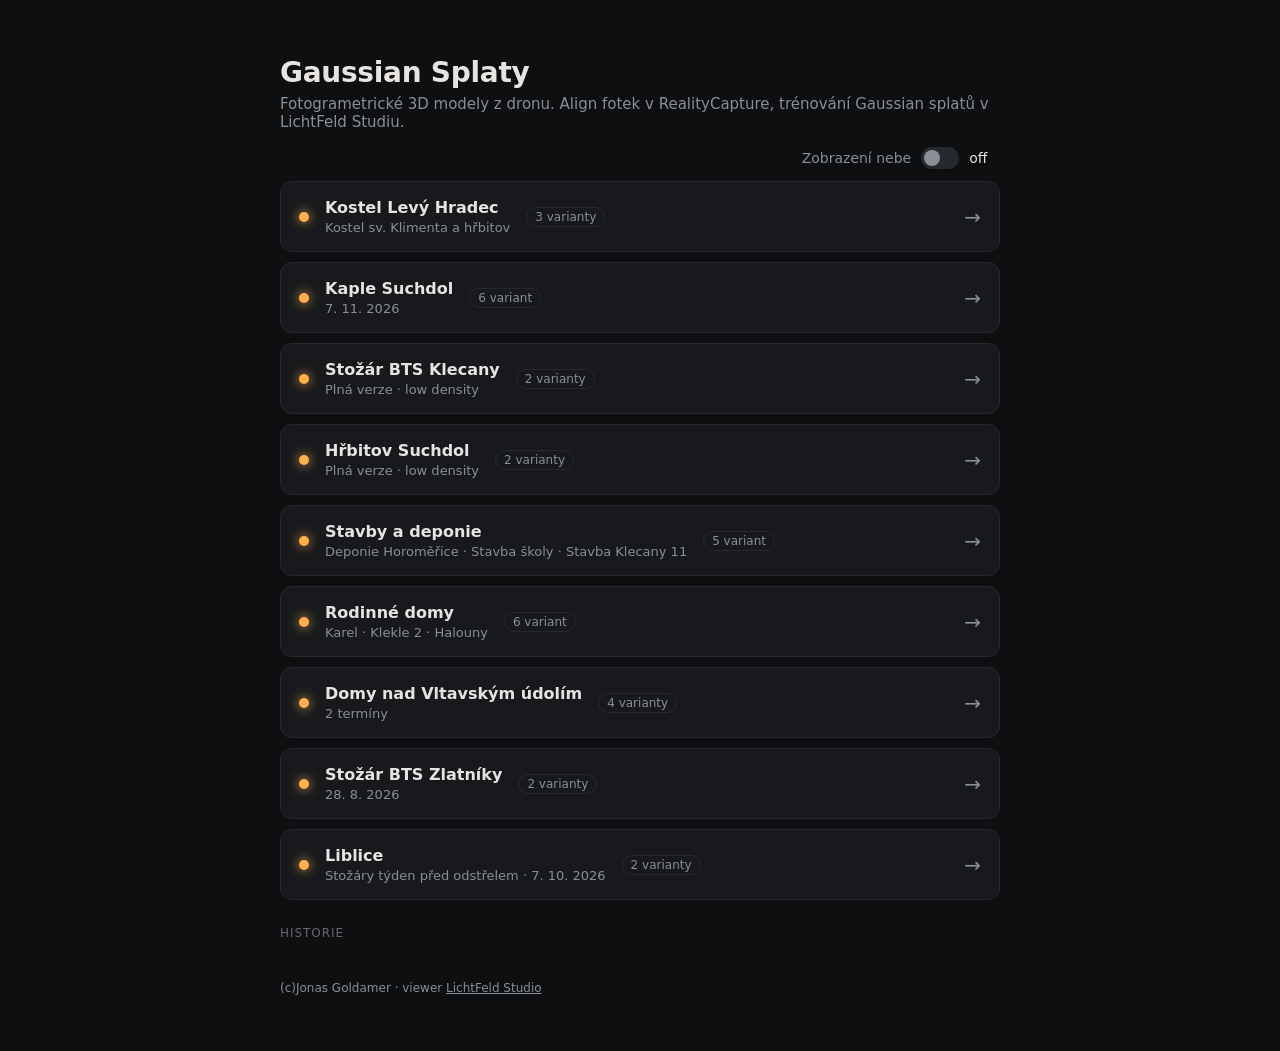
==== index.html @ 5d92cebb "Stavby a deponie: Stavba Klecany 11 4,1M SH1 Co-Authored-By: Claude Opus 5.5 <noreply@anthropic.com>" ====
<!DOCTYPE html>
<html lang="cs">
<head>
<meta charset="UTF-8">
<meta name="viewport" content="width=device-width, initial-scale=1.0">
<title>Gaussian Splatty – Jonas Goldamer</title>
<style>
  :root { --bg:#0e0f11; --card:#17191c; --line:#26292e; --text:#e6e3e0; --muted:#8a8f96; --accent:#ffaf50; }
  * { box-sizing:border-box; margin:0; padding:0; }
  body { background:var(--bg); color:var(--text); font-family:system-ui,-apple-system,"Segoe UI",sans-serif; min-height:100vh; padding:56px 16px; }
  main { max-width:720px; margin:0 auto; }
  h1 { font-size:28px; font-weight:650; letter-spacing:-.01em; }
  .sub { color:var(--muted); margin:6px 0 36px; font-size:15px; }
  ul { list-style:none; display:grid; gap:10px; }
  .item { display:flex; align-items:center; gap:16px; padding:16px 18px; background:var(--card); border:1px solid var(--line); border-radius:12px; color:inherit; text-decoration:none; cursor:pointer; transition:border-color .15s, transform .15s; }
  .item:hover { border-color:var(--accent); transform:translateY(-1px); }
  .dot { width:10px; height:10px; border-radius:50%; background:var(--accent); flex:none; box-shadow:0 0 12px var(--accent); }
  .name { font-weight:600; font-size:16px; }
  .meta { color:var(--muted); font-size:13px; margin-top:3px; }
  .go { margin-left:auto; color:var(--muted); font-size:20px; transition:transform .2s, color .15s; }
  .item:hover .go { color:var(--accent); }
  .count { color:var(--muted); font-size:12px; border:1px solid var(--line); border-radius:20px; padding:2px 8px; }

  /* skupina */
  details summary { list-style:none; }
  details summary::-webkit-details-marker { display:none; }
  details[open] > summary { border-color:var(--accent); border-bottom-left-radius:4px; border-bottom-right-radius:4px; }
  details[open] > summary .go { transform:rotate(90deg); color:var(--accent); }
  .sublist { margin:6px 0 0 22px; padding-left:14px; border-left:1px solid var(--line); gap:6px; }
  .sublist .item { padding:12px 16px; border-radius:10px; }
  .sublist .dot { width:7px; height:7px; box-shadow:none; opacity:.7; }
  .sublist .name { font-size:15px; font-weight:500; }
  /* položka + alternativní odkaz do nového vieweru (viewer2/, SuperSplat Viewer) */
  .pair { display:flex; gap:6px; align-items:stretch; }
  .pair > .item:first-child { flex:1; min-width:0; }
  .alt { flex:none; display:flex; align-items:center; justify-content:center; text-align:center; width:76px; padding:6px; font-size:11px; line-height:1.25; color:var(--muted); background:var(--card); border:1px solid var(--line); border-radius:10px; text-decoration:none; transition:border-color .15s, color .15s; }
  .alt:hover { border-color:var(--accent); color:var(--accent); }
  @media (max-width:520px) { .alt { width:58px; font-size:10px; } }

  footer { color:var(--muted); font-size:12px; margin-top:40px; }
  footer a { color:var(--muted); }

  /* prepinac nebe */
  .toolbar { display:flex; justify-content:flex-end; margin:-20px 0 12px; }
  .switch { display:inline-flex; align-items:center; gap:10px; cursor:pointer; color:var(--muted); font-size:14px; user-select:none; }
  .switch input { position:absolute; opacity:0; width:0; height:0; }
  .track { width:38px; height:22px; border-radius:11px; background:var(--line); position:relative; transition:background .15s; flex:none; }
  .track::after { content:''; position:absolute; top:3px; left:3px; width:16px; height:16px; border-radius:50%; background:var(--muted); transition:transform .15s, background .15s; }
  .switch input:checked + .track { background:rgba(255,175,80,.35); }
  .switch input:checked + .track::after { transform:translateX(16px); background:var(--accent); }
  .switch input:focus-visible + .track { outline:2px solid var(--accent); outline-offset:2px; }
  .switch .state { color:var(--text); min-width:2.2em; }

  /* historie */
  .hist { margin-top:22px; }
  .hist-toggle { background:none; border:0; padding:0; color:var(--muted); font:inherit; font-size:12px; letter-spacing:.08em; cursor:pointer; opacity:.7; }
  .hist-toggle:hover, .hist-toggle[aria-expanded="true"] { opacity:1; color:var(--text); }
  .hist-log { margin-top:12px; font-size:12px; color:var(--muted); border-top:1px solid var(--line); }
  .hist-row { display:grid; grid-template-columns:auto auto minmax(0,1fr) minmax(0,1.2fr) minmax(0,2fr); gap:4px 12px; padding:6px 0; border-bottom:1px solid var(--line); align-items:baseline; }
  .hist-row .when { font-variant-numeric:tabular-nums; white-space:nowrap; }
  .hist-row .act { white-space:nowrap; }
  .hist-row .act.add { color:var(--accent); }
  .hist-row .hname { color:var(--text); }
  .hist-row .file { overflow-wrap:anywhere; font-family:ui-monospace,Consolas,monospace; font-size:11px; }
  .hist-row.removed .hname, .hist-row.removed .file { text-decoration:line-through; opacity:.7; }
  @media (max-width:600px) {
    .hist-row { grid-template-columns:auto 1fr; }
    .hist-row .file { grid-column:1 / -1; }
  }
</style>
</head>
<body>
<main>
  <h1>Gaussian Splaty</h1>
  <p class="sub">Fotogrametrické 3D modely z dronu. Align fotek v RealityCapture, trénování Gaussian splatů v LichtFeld Studiu.</p>
  <div class="toolbar">
    <label class="switch">
      <span>Zobrazení nebe</span>
      <input type="checkbox" id="sky">
      <span class="track"></span>
      <span class="state" id="skyState">off</span>
    </label>
  </div>
  <ul id="list"></ul>
  <div class="hist">
    <button class="hist-toggle" id="histToggle" aria-expanded="false" aria-controls="histLog">HISTORIE</button>
    <div class="hist-log" id="histLog" hidden></div>
  </div>
  <footer>(c)Jonas Goldamer · viewer <a href="https://github.com/MrNeRF/LichtFeld-Studio" target="_blank" rel="noopener">LichtFeld Studio</a></footer>
</main>
<script>
  // Skupina: { name, meta, variants: [[nazev, popis, soubor.sog], ...] }
  // Skupina s 1 variantou = primy odkaz bez rozbaleni
  const groups = [
    { name: 'Kostel Levý Hradec', meta: 'Kostel sv. Klimenta a hřbitov', variants: [
      ['Kostel a hřbitov', '4,6M Gaussian · SH1 · 30k iter · 319 snímků', 'Kostel_Levy_Hradec_319cam_4,6M_SH1_30k-iter.sog'],
      ['Kostel',           '4,7M Gaussian · 30k iter',                   'Kostel_Levy_Hradec_4,7M_30k-iter_clean.sog'],
      ['Kostel – low density', '1,8M Gaussian · SH1 · 30k iter',           'Kostel_Levy_Hradec_LowDensity_1,8M_SH1_30k-iter.sog'],
    ]},
    { name: 'Kaple Suchdol', meta: '7. 11. 2026', variants: [
      ['Plná verze',          '4M Gaussian · SH2',    'Kaple_Suchdol-2026_11_07-GausSplat_4M_SH2_cz.sog'],
      ['Kaple – 3,9M',        '3,9M Gaussian · SH1 · 30k iter', 'Kaple_Suchdol_3,9M_SH1_30k-iter.sog'],
      ['Kaple – low density', '0,8M Gaussian · SH1 · 30k iter', 'Kaple_Suchdol_LowDensity_0,8M_SH1_30k-iter.sog'],
      ['v2 low density',         '1,9M Gaussian',        'Kaple_30k_1,9_Mgaus.sog'],
      ['v2 low density – crop',  '1,2M Gaussian',         'Kaple_30k_1,2M_gaus_CROP.sog'],
      ['v2 low – jen kaple',  '0,36M Gaussian',       'Kaple_30k_0,36Mgaus_JEN kaple.sog'],
    ]},
    { name: 'Stožár BTS Klecany', meta: 'Plná verze · low density', variants: [
      ['Stožár BTS Klecany', '4,4M Gaussian · SH1 · 30k iter', 'Klecany_Stozar_BTS_4,4M_SH1_30k-iter.sog'],
      ['Stožár BTS Klecany – low density', '0,9M Gaussian · SH1 · 30k iter', 'Klecany_Stozar_BTS_LowDensity_0,9M_SH1_30k-iter.sog'],
    ]},
    { name: 'Hřbitov Suchdol', meta: 'Plná verze · low density', variants: [
      ['Hřbitov Suchdol', '4,0M Gaussian · SH1 · 30k iter', 'Hrbitov_Suchdol_4,0M_SH1_30k-iter.sog'],
      ['Hřbitov Suchdol – low density', '0,8M Gaussian · SH1 · 30k iter', 'Hrbitov_Suchdol_LowDensity_0,8M_SH1_30k-iter.sog'],
    ]},
    { name: 'Stavby a deponie', meta: 'Deponie Horoměřice · Stavba školy · Stavba Klecany 11', collapse: true, variants: [
      ['Deponie Horoměřice', '4,5M Gaussian · SH1 · 30k iter', 'Hromady_Horomerice_4,5M_SH1_30k-iter.sog'],
      ['Deponie Horoměřice – low density', '0,9M Gaussian · SH1 · 30k iter', 'Hromady_Horomerice_LowDensity_0,9M_SH1_30k-iter.sog'],
      ['Stavba školy', '4,0M Gaussian · SH1 · 30k iter', 'Stavba_Skola_4,0M_SH1_30k-iter.sog'],
      ['Stavba školy – low density', '0,8M Gaussian · SH1 · 30k iter', 'Stavba_Skola_LowDensity_0,8M_SH1_30k-iter.sog'],
      ['Stavba Klecany 11', '4,1M Gaussian · SH1 · 30k iter', 'Stavba_Klecany11_4,1M_SH1_30k-iter.sog'],
    ]},
    { name: 'Rodinné domy', meta: 'Karel · Klekle 2 · Halouny', variants: [
      ['Karel',    '4,4M Gaussian · SH1 · 30k iter',           'Karel_Dum_4,4M_SH1_30k-iter.sog'],
      ['Karel – low density', '0,9M Gaussian · SH1 · 30k iter', 'Karel_Dum_LowDensity_0,9M_SH1_30k-iter.sog'],
      ['Klekle 2', '4,3M Gaussian · SH1 · 30k iter',           'Klekle2_4,3M_SH1_30k-iter.sog'],
      ['Klekle 2 – low density', '1,8M Gaussian · SH1 · 30k iter', 'Klekle2_LowDensity_1,8M_SH1_30k-iter.sog'],
      ['Halouny',  '4,5M Gaussian · SH1 · 30k iter',           'Halouny_Dum_4,5M_SH1_30k-iter.sog'],
      ['Halouny – low density', '0,9M Gaussian · SH1 · 30k iter', 'Halouny_Dum_LowDensity_0,9M_SH1_30k-iter.sog'],
    ]},
    { name: 'Domy nad Vltavským údolím', meta: '2 termíny', variants: [
      ['Listopad 2026 – high density', '7. 11. 2026 · 6M Gaussian',            'Domy_nad_Vltavskym_udolim_2026-11-07_6M_high_density.sog'],
      ['Listopad 2026',                '7. 11. 2026 · 4,5M Gaussian',          'Domy_nad_Vltavskym_udolim_2026-11-07_4-5M.sog'],
      ['Listopad 2026 – low density',  '7. 11. 2026 · 2M Gaussian · 90k iter', 'Domy_nad_Vltavskym_udolim_2026-11-07_2M_low_dendisty.sog'],
      ['Červenec 2026',                '21. 7. 2026 · 6,6M Gaussian',          'Domy_nad_Vltavskym_udolim_2026-07-21_6-6M.sog'],
    ]},
    { name: 'Stožár BTS Zlatníky', meta: '28. 8. 2026', variants: [
      ['Stožár BTS Zlatníky', '28. 8. 2026 · 3,5M Gaussian · SH1 · 30k iter', 'Stozar_BTS_Zlatniky_3,5M_SH1_30k-iter.sog'],
      ['Stožár BTS Zlatníky – low density', '0,8M Gaussian · SH1 · 30k iter', 'Stozar_BTS_Zlatniky_LowDensity_0,8M_SH1_30k-iter.sog'],
    ]},
    { name: 'Liblice', meta: 'Stožáry týden před odstřelem · 7. 10. 2026', variants: [
      ['Liblice – 3,3M',      '3,3M Gaussian · SH1 · 30k iter', 'Liblice_3,3M_SH1_30k-iter.sog'],
      ['Liblice – low density', '0,7M Gaussian · SH1 · 30k iter', 'Liblice_LowDensity_0,7M_SH1_30k-iter.sog'],
    ]},
  ];

  // Panorama oblohy pro pozadí vieweru; přepínač „Zobrazení nebe“ ji zapíná/vypíná (vypnuto = černé pozadí)
  const SKYBOX = 'nebe_4k.jpg';
  const skyInput = document.getElementById('sky');
  try { const s = localStorage.getItem('skybox'); if (s !== null) skyInput.checked = s === '1'; } catch (e) {}
  // title = název zobrazený v horní liště vieweru (viewer-topbar.js)
  const url = (f, t) => `splatviewer.html?content=${encodeURIComponent(f)}` +
    (t ? `&title=${encodeURIComponent(t)}` : '') +
    (skyInput.checked ? `&skybox=${encodeURIComponent(SKYBOX)}` : '');
  // nový viewer v podsložce viewer2/: cesty k souborům jsou o úroveň výš
  const url2 = (f, t) => `viewer2/?content=${encodeURIComponent('../' + f)}` +
    (t ? `&title=${encodeURIComponent(t)}` : '') +
    (skyInput.checked ? `&skybox=${encodeURIComponent('../' + SKYBOX)}` : '');
  const alt = (f, t) => `<a class="alt" data-v="2" data-f="${f}" data-t="${t}" title="Otevřít v novém vieweru (SuperSplat)">nový viewer</a>`;
  const attr = s => s.replace(/"/g, '&quot;');
  const row = (n, m, extra = '') =>
    `<span class="dot"></span><span><div class="name">${n}</div><div class="meta">${m}</div></span>${extra}<span class="go">→</span>`;

  const list = document.getElementById('list');
  list.innerHTML = groups.map(g => {
    if (g.variants.length === 1 && !g.collapse)
      return `<li class="pair"><a class="item" data-f="${g.variants[0][2]}" data-t="${attr(g.name)}">${row(g.name, g.meta)}</a>${alt(g.variants[0][2], attr(g.name))}</li>`;
    return `<li><details data-g="${attr(g.name)}">
      <summary class="item">${row(g.name, g.meta, `<span class="count">${g.variants.length} ${g.variants.length === 1 ? 'varianta' : g.variants.length < 5 ? 'varianty' : 'variant'}</span>`)}</summary>
      <ul class="sublist">${g.variants.map(([n, m, f]) =>
        `<li class="pair"><a class="item" data-f="${f}" data-t="${attr(g.name + ' – ' + n)}">${row(n, m)}</a>${alt(f, attr(g.name + ' – ' + n))}</li>`).join('')}</ul>
    </details></li>`;
  }).join('');

  // Rozbalené skupiny si pamatuje sessionStorage, aby zůstaly otevřené po návratu z vieweru
  let openGroups = [];
  try { openGroups = JSON.parse(sessionStorage.getItem('openGroups') || '[]'); } catch (e) {}
  list.querySelectorAll('details[data-g]').forEach(d => {
    if (openGroups.includes(d.dataset.g)) d.open = true;
    d.addEventListener('toggle', () => {
      const names = [...list.querySelectorAll('details[data-g]')].filter(x => x.open).map(x => x.dataset.g);
      try { sessionStorage.setItem('openGroups', JSON.stringify(names)); } catch (e) {}
    });
  });

  // Odkazy si pamatují soubor v data-f; přepínač jen přepíše href (rozbalené skupiny zůstanou otevřené)
  const refresh = () => {
    list.querySelectorAll('a[data-f]').forEach(a => a.href = (a.dataset.v === '2' ? url2 : url)(a.dataset.f, a.dataset.t));
    document.getElementById('skyState').textContent = skyInput.checked ? 'on' : 'off';
  };
  // Historie změn: history.json (nejnovější nahoře), načte se až po rozbalení
  const histToggle = document.getElementById('histToggle');
  const histLog = document.getElementById('histLog');
  const esc = s => String(s ?? '').replace(/[&<>"]/g, c => ({ '&':'&amp;', '<':'&lt;', '>':'&gt;', '"':'&quot;' }[c]));
  const fmtDate = d => { const [y, m, day] = d.split('-'); return `${+day}. ${+m}. ${y}`; };
  let histLoaded = false;
  histToggle.addEventListener('click', async () => {
    const open = histLog.hidden;
    histLog.hidden = !open;
    histToggle.setAttribute('aria-expanded', open);
    if (!open || histLoaded) return;
    try {
      const rows = await (await fetch('history.json', { cache: 'no-cache' })).json();
      histLog.innerHTML = rows.map(r => `<div class="hist-row${r.akce === 'odstraněno' ? ' removed' : ''}">
        <span class="when">${esc(fmtDate(r.datum))} ${esc(r.cas)}</span>
        <span class="act${r.akce === 'přidáno' ? ' add' : ''}">${esc(r.akce)}</span>
        <span class="cat">${esc(r.kategorie)}</span>
        <span class="hname">${esc(r.nazev)}</span>
        <span class="file">${esc(r.soubor)}</span>
      </div>`).join('');
      histLoaded = true;
    } catch (e) {
      histLog.textContent = 'Historii se nepodařilo načíst.';
    }
  });

  skyInput.addEventListener('change', () => {
    try { localStorage.setItem('skybox', skyInput.checked ? '1' : '0'); } catch (e) {}
    refresh();
  });
  refresh();
</script>
</body>
</html>
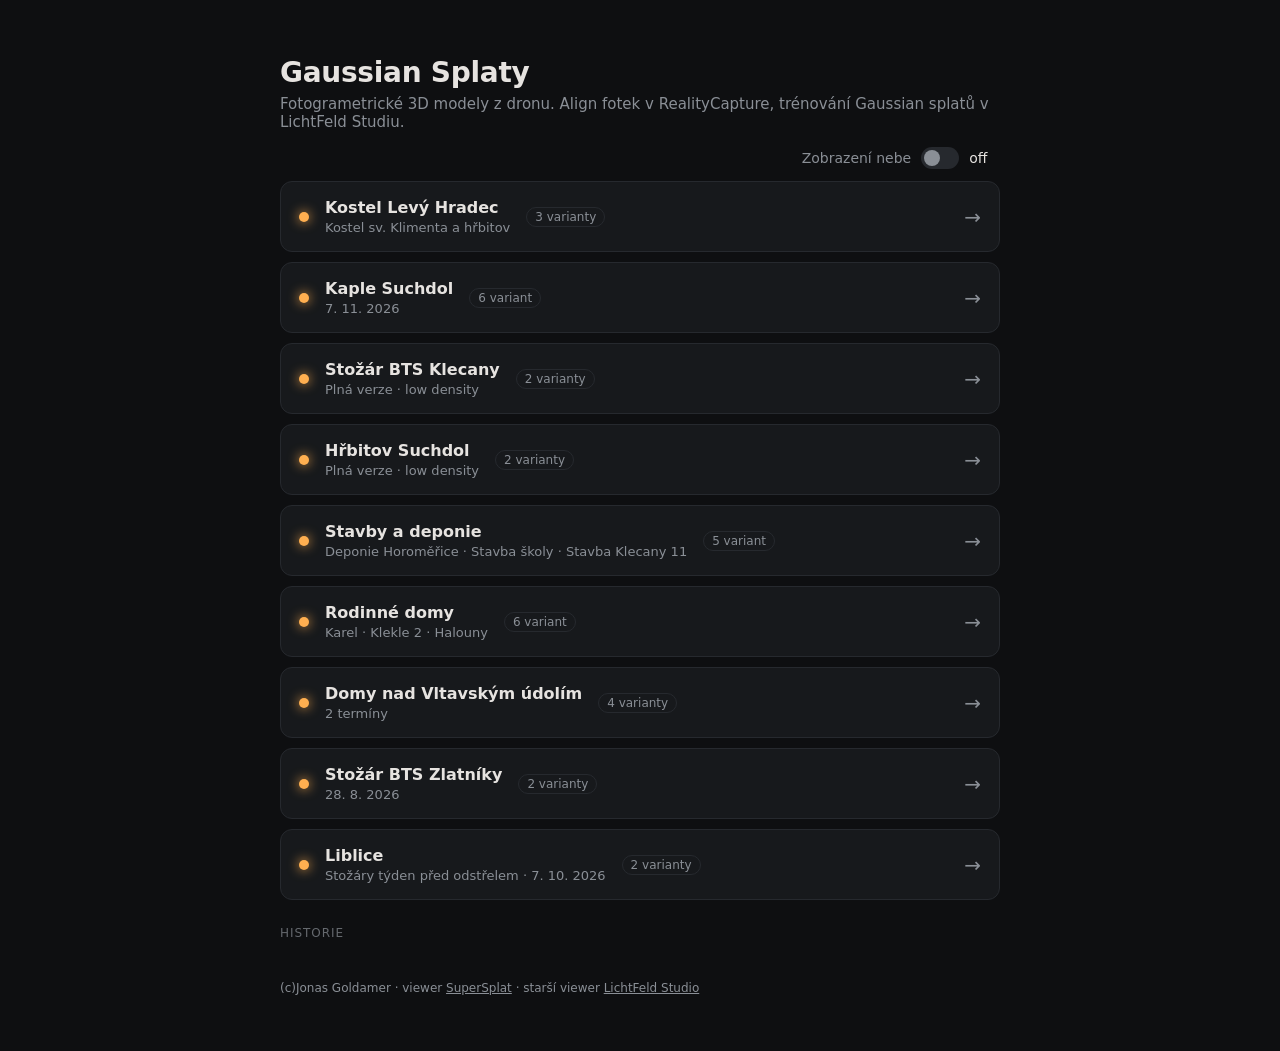
==== commit 507cea53: "Novy viewer jako vychozi, starsi viewer na tlacitku; minpitch 15 pro vse, 55 pro nadirove modely Co-" ====
--- a/index.html
+++ b/index.html
@@ -30,7 +30,7 @@
   .sublist .item { padding:12px 16px; border-radius:10px; }
   .sublist .dot { width:7px; height:7px; box-shadow:none; opacity:.7; }
   .sublist .name { font-size:15px; font-weight:500; }
-  /* položka + alternativní odkaz do nového vieweru (viewer2/, SuperSplat Viewer) */
+  /* položka (nový viewer, viewer2/ SuperSplat) + tlačítko do staršího vieweru (LichtFeld) */
   .pair { display:flex; gap:6px; align-items:stretch; }
   .pair > .item:first-child { flex:1; min-width:0; }
   .alt { flex:none; display:flex; align-items:center; justify-content:center; text-align:center; width:76px; padding:6px; font-size:11px; line-height:1.25; color:var(--muted); background:var(--card); border:1px solid var(--line); border-radius:10px; text-decoration:none; transition:border-color .15s, color .15s; }
@@ -86,7 +86,7 @@
     <button class="hist-toggle" id="histToggle" aria-expanded="false" aria-controls="histLog">HISTORIE</button>
     <div class="hist-log" id="histLog" hidden></div>
   </div>
-  <footer>(c)Jonas Goldamer · viewer <a href="https://github.com/MrNeRF/LichtFeld-Studio" target="_blank" rel="noopener">LichtFeld Studio</a></footer>
+  <footer>(c)Jonas Goldamer · viewer <a href="https://github.com/playcanvas/supersplat-viewer" target="_blank" rel="noopener">SuperSplat</a> · starší viewer <a href="https://github.com/MrNeRF/LichtFeld-Studio" target="_blank" rel="noopener">LichtFeld Studio</a></footer>
 </main>
 <script>
   // Skupina: { name, meta, variants: [[nazev, popis, soubor.sog], ...] }
@@ -109,16 +109,16 @@
       ['Stožár BTS Klecany', '4,4M Gaussian · SH1 · 30k iter', 'Klecany_Stozar_BTS_4,4M_SH1_30k-iter.sog'],
       ['Stožár BTS Klecany – low density', '0,9M Gaussian · SH1 · 30k iter', 'Klecany_Stozar_BTS_LowDensity_0,9M_SH1_30k-iter.sog'],
     ]},
-    { name: 'Hřbitov Suchdol', meta: 'Plná verze · low density', variants: [
+    { name: 'Hřbitov Suchdol', meta: 'Plná verze · low density', nadir: true, variants: [
       ['Hřbitov Suchdol', '4,0M Gaussian · SH1 · 30k iter', 'Hrbitov_Suchdol_4,0M_SH1_30k-iter.sog'],
       ['Hřbitov Suchdol – low density', '0,8M Gaussian · SH1 · 30k iter', 'Hrbitov_Suchdol_LowDensity_0,8M_SH1_30k-iter.sog'],
     ]},
     { name: 'Stavby a deponie', meta: 'Deponie Horoměřice · Stavba školy · Stavba Klecany 11', collapse: true, variants: [
       ['Deponie Horoměřice', '4,5M Gaussian · SH1 · 30k iter', 'Hromady_Horomerice_4,5M_SH1_30k-iter.sog'],
       ['Deponie Horoměřice – low density', '0,9M Gaussian · SH1 · 30k iter', 'Hromady_Horomerice_LowDensity_0,9M_SH1_30k-iter.sog'],
-      ['Stavba školy', '4,0M Gaussian · SH1 · 30k iter', 'Stavba_Skola_4,0M_SH1_30k-iter.sog'],
-      ['Stavba školy – low density', '0,8M Gaussian · SH1 · 30k iter', 'Stavba_Skola_LowDensity_0,8M_SH1_30k-iter.sog'],
-      ['Stavba Klecany 11', '4,1M Gaussian · SH1 · 30k iter', 'Stavba_Klecany11_4,1M_SH1_30k-iter.sog'],
+      ['Stavba školy', '4,0M Gaussian · SH1 · 30k iter', 'Stavba_Skola_4,0M_SH1_30k-iter.sog', { nadir: true }],
+      ['Stavba školy – low density', '0,8M Gaussian · SH1 · 30k iter', 'Stavba_Skola_LowDensity_0,8M_SH1_30k-iter.sog', { nadir: true }],
+      ['Stavba Klecany 11', '4,1M Gaussian · SH1 · 30k iter', 'Stavba_Klecany11_4,1M_SH1_30k-iter.sog', { nadir: true }],
     ]},
     { name: 'Rodinné domy', meta: 'Karel · Klekle 2 · Halouny', variants: [
       ['Karel',    '4,4M Gaussian · SH1 · 30k iter',           'Karel_Dum_4,4M_SH1_30k-iter.sog'],
@@ -153,10 +153,16 @@
     (t ? `&title=${encodeURIComponent(t)}` : '') +
     (skyInput.checked ? `&skybox=${encodeURIComponent(SKYBOX)}` : '');
   // nový viewer v podsložce viewer2/: cesty k souborům jsou o úroveň výš
-  const url2 = (f, t) => `viewer2/?content=${encodeURIComponent('../' + f)}` +
-    (t ? `&title=${encodeURIComponent(t)}` : '') +
+  // minpitch: kamera v novém vieweru hledí vždy aspoň tolik stupňů dolů pod horizont.
+  // Všechny modely 15° (ať se nekouká odspodu); modely jen z nadirových fotek (nadir: true
+  // u skupiny nebo { nadir: true } jako 4. položka varianty) 55°.
+  const MINPITCH = 15, MINPITCH_NADIR = 55;
+  const mpOf = (g, opt) => ((opt && opt.nadir) || g.nadir) ? MINPITCH_NADIR : MINPITCH;
+  const url2 = (f, t, mp) => `viewer2/?content=${encodeURIComponent('../' + f)}` +
+    (t ? `&title=${encodeURIComponent(t)}` : '') + (mp ? `&minpitch=${mp}` : '') +
     (skyInput.checked ? `&skybox=${encodeURIComponent('../' + SKYBOX)}` : '');
-  const alt = (f, t) => `<a class="alt" data-v="2" data-f="${f}" data-t="${t}" title="Otevřít v novém vieweru (SuperSplat)">nový viewer</a>`;
+  // hlavní odkaz = nový viewer (SuperSplat), tlačítko vpravo = starší viewer (LichtFeld)
+  const alt = (f, t) => `<a class="alt" data-v="1" data-f="${f}" data-t="${t}" title="Otevřít ve starším vieweru (LichtFeld Studio)">starší viewer</a>`;
   const attr = s => s.replace(/"/g, '&quot;');
   const row = (n, m, extra = '') =>
     `<span class="dot"></span><span><div class="name">${n}</div><div class="meta">${m}</div></span>${extra}<span class="go">→</span>`;
@@ -164,11 +170,11 @@
   const list = document.getElementById('list');
   list.innerHTML = groups.map(g => {
     if (g.variants.length === 1 && !g.collapse)
-      return `<li class="pair"><a class="item" data-f="${g.variants[0][2]}" data-t="${attr(g.name)}">${row(g.name, g.meta)}</a>${alt(g.variants[0][2], attr(g.name))}</li>`;
+      return `<li class="pair"><a class="item" data-v="2" data-mp="${mpOf(g, g.variants[0][3])}" data-f="${g.variants[0][2]}" data-t="${attr(g.name)}">${row(g.name, g.meta)}</a>${alt(g.variants[0][2], attr(g.name))}</li>`;
     return `<li><details data-g="${attr(g.name)}">
       <summary class="item">${row(g.name, g.meta, `<span class="count">${g.variants.length} ${g.variants.length === 1 ? 'varianta' : g.variants.length < 5 ? 'varianty' : 'variant'}</span>`)}</summary>
-      <ul class="sublist">${g.variants.map(([n, m, f]) =>
-        `<li class="pair"><a class="item" data-f="${f}" data-t="${attr(g.name + ' – ' + n)}">${row(n, m)}</a>${alt(f, attr(g.name + ' – ' + n))}</li>`).join('')}</ul>
+      <ul class="sublist">${g.variants.map(([n, m, f, opt]) =>
+        `<li class="pair"><a class="item" data-v="2" data-mp="${mpOf(g, opt)}" data-f="${f}" data-t="${attr(g.name + ' – ' + n)}">${row(n, m)}</a>${alt(f, attr(g.name + ' – ' + n))}</li>`).join('')}</ul>
     </details></li>`;
   }).join('');
 
@@ -185,7 +191,7 @@
 
   // Odkazy si pamatují soubor v data-f; přepínač jen přepíše href (rozbalené skupiny zůstanou otevřené)
   const refresh = () => {
-    list.querySelectorAll('a[data-f]').forEach(a => a.href = (a.dataset.v === '2' ? url2 : url)(a.dataset.f, a.dataset.t));
+    list.querySelectorAll('a[data-f]').forEach(a => a.href = (a.dataset.v === '2' ? url2 : url)(a.dataset.f, a.dataset.t, a.dataset.mp));
     document.getElementById('skyState').textContent = skyInput.checked ? 'on' : 'off';
   };
   // Historie změn: history.json (nejnovější nahoře), načte se až po rozbalení
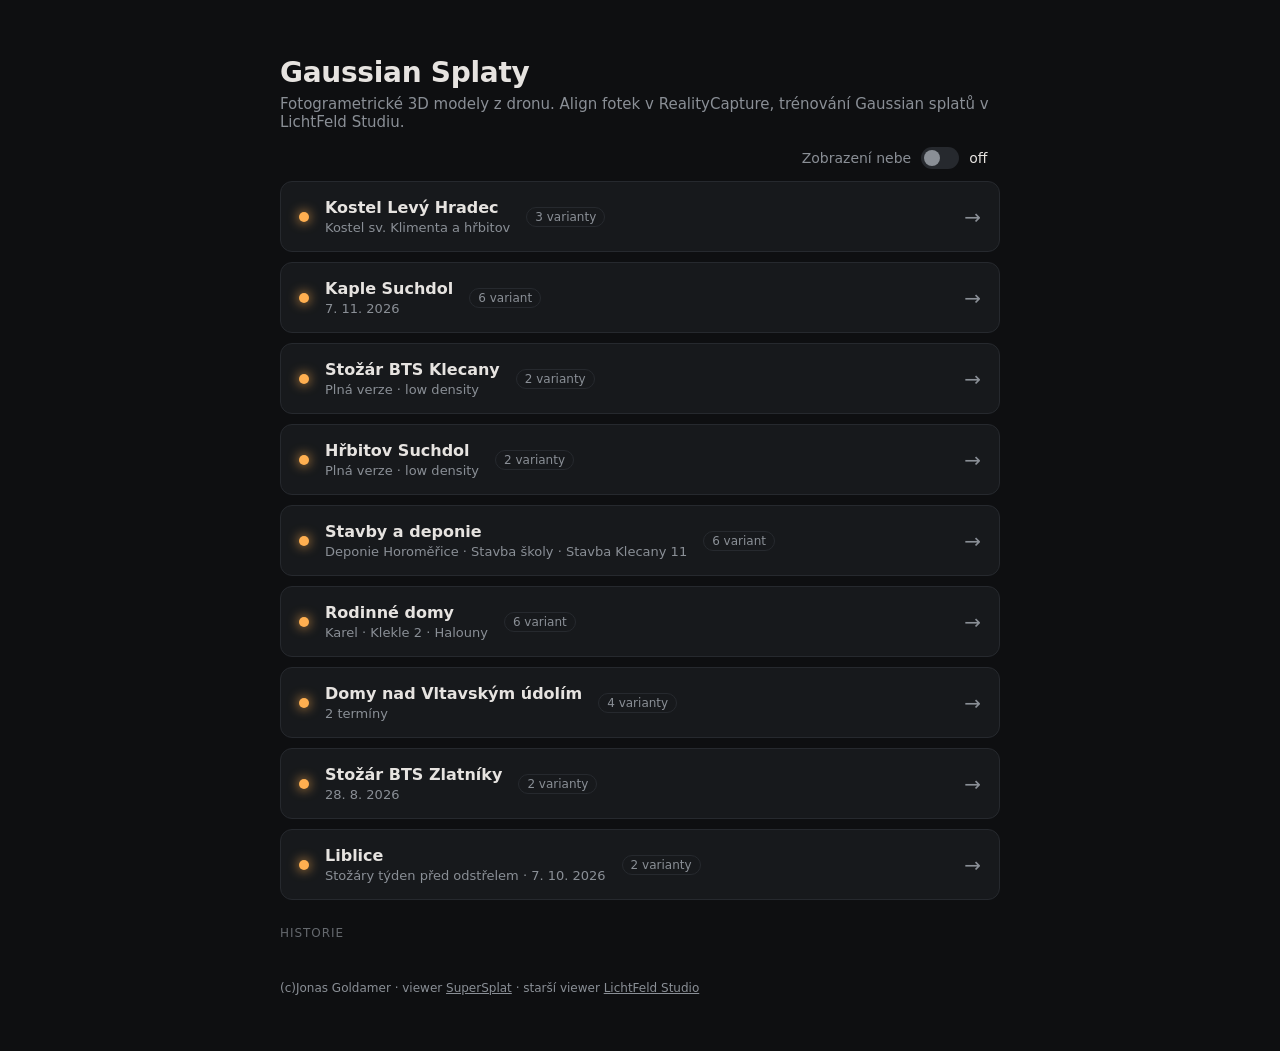
==== commit aa49805e: "Stavby a deponie: Stavba Klecany 11 low density 0,8M (nadir) Co-Authored-By: Claude Opus 5.5 <norepl" ====
--- a/index.html
+++ b/index.html
@@ -119,6 +119,7 @@
       ['Stavba školy', '4,0M Gaussian · SH1 · 30k iter', 'Stavba_Skola_4,0M_SH1_30k-iter.sog', { nadir: true }],
       ['Stavba školy – low density', '0,8M Gaussian · SH1 · 30k iter', 'Stavba_Skola_LowDensity_0,8M_SH1_30k-iter.sog', { nadir: true }],
       ['Stavba Klecany 11', '4,1M Gaussian · SH1 · 30k iter', 'Stavba_Klecany11_4,1M_SH1_30k-iter.sog', { nadir: true }],
+      ['Stavba Klecany 11 – low density', '0,8M Gaussian · SH1 · 30k iter', 'Stavba_Klecany11_LowDensity_0,8M_SH1_30k-iter.sog', { nadir: true }],
     ]},
     { name: 'Rodinné domy', meta: 'Karel · Klekle 2 · Halouny', variants: [
       ['Karel',    '4,4M Gaussian · SH1 · 30k iter',           'Karel_Dum_4,4M_SH1_30k-iter.sog'],
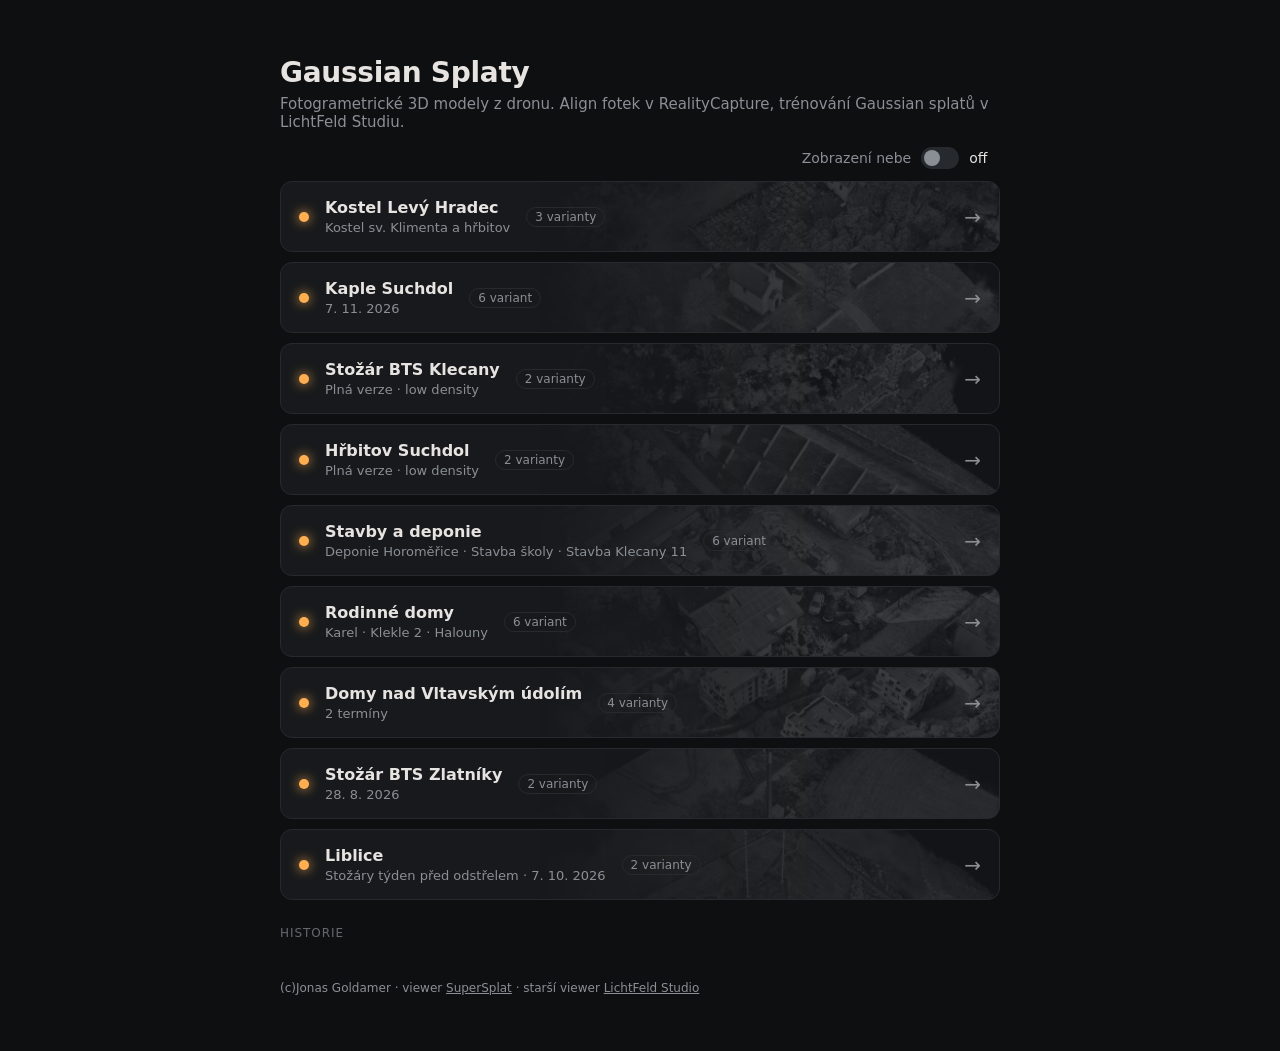
==== commit 0298b209: "Menu: nahledy modelu v pozadi radku (cb, pri najeti barevne), jemna animace rozbaleni, stitek NOVE, " ====
--- a/index.html
+++ b/index.html
@@ -20,22 +20,53 @@
   .go { margin-left:auto; color:var(--muted); font-size:20px; transition:transform .2s, color .15s; }
   .item:hover .go { color:var(--accent); }
   .count { color:var(--muted); font-size:12px; border:1px solid var(--line); border-radius:20px; padding:2px 8px; }
+  /* štítek „nové“ (přidáno/nahrazeno za posledních NEW_HOURS hodin podle history.json) */
+  .new[hidden] { display:none; }
+  .new { cursor:help; display:inline-block; margin-left:8px; padding:1px 7px; border-radius:20px; font-size:10px; font-weight:600; letter-spacing:.06em; text-transform:uppercase; vertical-align:2px; color:var(--bg); background:var(--accent); }
+  /* ikona nadirového modelu (hover = vysvětlení) */
+  .nadir { display:inline-flex; margin-left:6px; vertical-align:-2px; color:var(--muted); cursor:help; }
+  .nadir svg { width:15px; height:15px; }
+  .item:hover .nadir { color:var(--accent); }
+  /* velikost souboru (doplní se z hlavičky Content-Length) */
+  .size { white-space:nowrap; }
+  /* hlavička skupiny a položky s náhledem: tlumený náhled v pozadí, při najetí barevně */
+  summary.item, .item.hasbg { position:relative; overflow:hidden; }
+  summary.item > :not(.gbg), .item.hasbg > :not(.gbg) { position:relative; }
+  .gbg { position:absolute; inset:0 0 0 35%; background-size:cover; background-position:center; filter:grayscale(1); opacity:.16;
+    -webkit-mask-image:linear-gradient(to right, transparent, #000 60%); mask-image:linear-gradient(to right, transparent, #000 60%); transition:opacity .3s, filter .3s; pointer-events:none; }
+  summary.item:hover .gbg, .item.hasbg:hover .gbg { filter:none; opacity:.32; }
 
   /* skupina */
   details summary { list-style:none; }
   details summary::-webkit-details-marker { display:none; }
+  summary.item { transition:border-color .15s, transform .15s, border-bottom-left-radius .22s ease, border-bottom-right-radius .22s ease; }
   details[open] > summary { border-color:var(--accent); border-bottom-left-radius:4px; border-bottom-right-radius:4px; }
   details[open] > summary .go { transform:rotate(90deg); color:var(--accent); }
   .sublist { margin:6px 0 0 22px; padding-left:14px; border-left:1px solid var(--line); gap:6px; }
   .sublist .item { padding:12px 16px; border-radius:10px; }
   .sublist .dot { width:7px; height:7px; box-shadow:none; opacity:.7; }
   .sublist .name { font-size:15px; font-weight:500; }
+  /* jemná animace rozbalení: výška (Chrome/Edge 131+, jinde okamžitě) + varianty se zprůhledna posunou o pár px */
+  :root { interpolate-size:allow-keywords; }
+  details::details-content { block-size:0; overflow:clip; overflow-clip-margin:4px; transition:block-size .22s ease, content-visibility .22s allow-discrete; }
+  details[open]::details-content { block-size:auto; }
+  details[open] .sublist > li { animation:slideIn .22s ease both; }
+  details[open] .sublist > li:nth-child(2) { animation-delay:.03s; }
+  details[open] .sublist > li:nth-child(3) { animation-delay:.06s; }
+  details[open] .sublist > li:nth-child(4) { animation-delay:.09s; }
+  details[open] .sublist > li:nth-child(n+5) { animation-delay:.12s; }
+  @keyframes slideIn { from { opacity:0; transform:translateY(-4px); } }
+  .go { transition:transform .22s ease, color .15s; }
+  @media (prefers-reduced-motion: reduce) {
+    details::details-content { transition:none; }
+    details[open] .sublist > li { animation:none; }
+  }
   /* položka (nový viewer, viewer2/ SuperSplat) + tlačítko do staršího vieweru (LichtFeld) */
   .pair { display:flex; gap:6px; align-items:stretch; }
   .pair > .item:first-child { flex:1; min-width:0; }
-  .alt { flex:none; display:flex; align-items:center; justify-content:center; text-align:center; width:76px; padding:6px; font-size:11px; line-height:1.25; color:var(--muted); background:var(--card); border:1px solid var(--line); border-radius:10px; text-decoration:none; transition:border-color .15s, color .15s; }
+  .alt { flex:none; display:flex; align-items:center; justify-content:center; text-align:center; width:56px; padding:6px 4px; font-size:11px; line-height:1.25; color:var(--muted); background:var(--card); border:1px solid var(--line); border-radius:10px; text-decoration:none; transition:border-color .15s, color .15s; }
   .alt:hover { border-color:var(--accent); color:var(--accent); }
-  @media (max-width:520px) { .alt { width:58px; font-size:10px; } }
+  @media (max-width:520px) { .alt { width:48px; font-size:10px; } }
 
   footer { color:var(--muted); font-size:12px; margin-top:40px; }
   footer a { color:var(--muted); }
@@ -163,21 +194,62 @@
     (t ? `&title=${encodeURIComponent(t)}` : '') + (mp ? `&minpitch=${mp}` : '') +
     (skyInput.checked ? `&skybox=${encodeURIComponent('../' + SKYBOX)}` : '');
   // hlavní odkaz = nový viewer (SuperSplat), tlačítko vpravo = starší viewer (LichtFeld)
-  const alt = (f, t) => `<a class="alt" data-v="1" data-f="${f}" data-t="${t}" title="Otevřít ve starším vieweru (LichtFeld Studio)">starší viewer</a>`;
+  const VIEWER2_VERSION = '1.44.0'; // při přechodu na novou verzi vieweru přepsat
+  const NEW_TITLE = `Otevřít model v prohlížeči (SuperSplat Viewer ${VIEWER2_VERSION})`;
+  const alt = (f, t) => `<a class="alt" data-v="1" data-f="${f}" data-t="${t}" title="Otevřít model ve starším prohlížeči (LichtFeld Studio)">starší<br>viewer</a>`;
   const attr = s => s.replace(/"/g, '&quot;');
-  const row = (n, m, extra = '') =>
-    `<span class="dot"></span><span><div class="name">${n}</div><div class="meta">${m}</div></span>${extra}<span class="go">→</span>`;
+  // náhled modelu: thumbs/<soubor>.jpg (barevný 4:1, první snímek úvodní animace); chybějící obrázek se prostě nezobrazí
+  const thumbUrl = f => `thumbs/${encodeURIComponent(f.replace(/\.sog$/, '.jpg'))}`;
+  const isNadir = (g, opt) => !!((opt && opt.nadir) || g.nadir);
+  const NADIR_ICON = `<span class="nadir" title="Nadirový model: snímaný jen shora, proto kamera nejde sklopit níž než ${MINPITCH_NADIR}° pod horizont."><svg viewBox="0 0 16 16" fill="none" stroke="currentColor" stroke-width="1.4" stroke-linecap="round" stroke-linejoin="round"><path d="M8 1.5v6M5.5 5 8 7.5 10.5 5"/><path d="M2 11.5 8 9l6 2.5L8 14z"/></svg></span>`;
+  // f = soubor (náhled, velikost, „nové“), nadir = ikona
+  const gbg = f => f ? `<span class="gbg" style="background-image:url('${thumbUrl(f)}')"></span>` : '';
+  const row = (n, m, extra = '', f = '', nadir = false) =>
+    `${gbg(f)}<span class="dot"></span><span><div class="name">${n}${nadir ? NADIR_ICON : ''}${f ? `<span class="new" data-new="${f}" hidden>nové</span>` : ''}</div>` +
+    `<div class="meta">${m}${f ? `<span class="size" data-size="${f}"></span>` : ''}</div></span>${extra}<span class="go">→</span>`;
 
   const list = document.getElementById('list');
   list.innerHTML = groups.map(g => {
     if (g.variants.length === 1 && !g.collapse)
-      return `<li class="pair"><a class="item" data-v="2" data-mp="${mpOf(g, g.variants[0][3])}" data-f="${g.variants[0][2]}" data-t="${attr(g.name)}">${row(g.name, g.meta)}</a>${alt(g.variants[0][2], attr(g.name))}</li>`;
+      return `<li class="pair"><a class="item hasbg" data-v="2" data-mp="${mpOf(g, g.variants[0][3])}" title="${NEW_TITLE}" data-f="${g.variants[0][2]}" data-t="${attr(g.name)}">${row(g.name, g.meta, '', g.variants[0][2], isNadir(g, g.variants[0][3]))}</a>${alt(g.variants[0][2], attr(g.name))}</li>`;
+    const bgFile = g.variants[0][2];
+    const files = g.variants.map(v => v[2]).join('|');
     return `<li><details data-g="${attr(g.name)}">
-      <summary class="item">${row(g.name, g.meta, `<span class="count">${g.variants.length} ${g.variants.length === 1 ? 'varianta' : g.variants.length < 5 ? 'varianty' : 'variant'}</span>`)}</summary>
+      <summary class="item">${gbg(bgFile)}${row(g.name + `<span class="new" data-new-any="${attr(files)}" hidden>nové</span>`, g.meta, `<span class="count">${g.variants.length} ${g.variants.length === 1 ? 'varianta' : g.variants.length < 5 ? 'varianty' : 'variant'}</span>`)}</summary>
       <ul class="sublist">${g.variants.map(([n, m, f, opt]) =>
-        `<li class="pair"><a class="item" data-v="2" data-mp="${mpOf(g, opt)}" data-f="${f}" data-t="${attr(g.name + ' – ' + n)}">${row(n, m)}</a>${alt(f, attr(g.name + ' – ' + n))}</li>`).join('')}</ul>
+        `<li class="pair"><a class="item hasbg" data-v="2" data-mp="${mpOf(g, opt)}" title="${NEW_TITLE}" data-f="${f}" data-t="${attr(g.name + ' – ' + n)}">${row(n, m, '', f, isNadir(g, opt))}</a>${alt(f, attr(g.name + ' – ' + n))}</li>`).join('')}</ul>
     </details></li>`;
   }).join('');
+
+  // Velikost souborů: HEAD požadavek (Content-Length), u skupin až po rozbalení
+  const fmtSize = b => b >= 1e6 ? `${Math.round(b / 1e6)} MB` : `${Math.max(1, Math.round(b / 1e3))} kB`;
+  const loadSizes = root => root.querySelectorAll('.size[data-size]:empty').forEach(async el => {
+    try {
+      const len = +(await fetch(el.dataset.size, { method: 'HEAD' })).headers.get('Content-Length');
+      if (len) el.textContent = ` · ${fmtSize(len)}`;
+    } catch (e) {}
+  });
+  list.querySelectorAll(':scope > li.pair').forEach(loadSizes);
+  list.querySelectorAll('details[data-g]').forEach(d => {
+    if (d.open) loadSizes(d);
+    d.addEventListener('toggle', () => { if (d.open) loadSizes(d); });
+  });
+
+  // Štítek „nové“: soubory přidané/nahrazené za posledních NEW_HOURS hodin (history.json)
+  const NEW_HOURS = 24;
+  let historyRows = null;
+  const loadHistory = () => historyRows ??= fetch('history.json', { cache: 'no-cache' }).then(r => r.json());
+  loadHistory().then(rows => {
+    const since = Date.now() - NEW_HOURS * 36e5;
+    const fresh = new Set(rows.filter(r => (r.akce === 'přidáno' || r.akce === 'nahrazeno') &&
+      new Date(`${r.datum}T${r.cas || '00:00'}`).getTime() >= since).map(r => r.soubor));
+    const span = NEW_HOURS % 24 ? `${NEW_HOURS} hodin` : NEW_HOURS === 24 ? '24 hodin' : `${NEW_HOURS / 24} dní`;
+    list.querySelectorAll('.new').forEach(el => el.title = el.dataset.newAny
+      ? `Skupina obsahuje model nově nahraný nebo aktualizovaný během posledních ${span}`
+      : `Model nově nahraný nebo aktualizovaný během posledních ${span}`);
+    list.querySelectorAll('[data-new]').forEach(el => el.hidden = !fresh.has(el.dataset.new));
+    list.querySelectorAll('[data-new-any]').forEach(el => el.hidden = !el.dataset.newAny.split('|').some(f => fresh.has(f)));
+  }).catch(() => {});
 
   // Rozbalené skupiny si pamatuje sessionStorage, aby zůstaly otevřené po návratu z vieweru
   let openGroups = [];
@@ -207,7 +279,7 @@
     histToggle.setAttribute('aria-expanded', open);
     if (!open || histLoaded) return;
     try {
-      const rows = await (await fetch('history.json', { cache: 'no-cache' })).json();
+      const rows = await loadHistory();
       histLog.innerHTML = rows.map(r => `<div class="hist-row${r.akce === 'odstraněno' ? ' removed' : ''}">
         <span class="when">${esc(fmtDate(r.datum))} ${esc(r.cas)}</span>
         <span class="act${r.akce === 'přidáno' ? ' add' : ''}">${esc(r.akce)}</span>
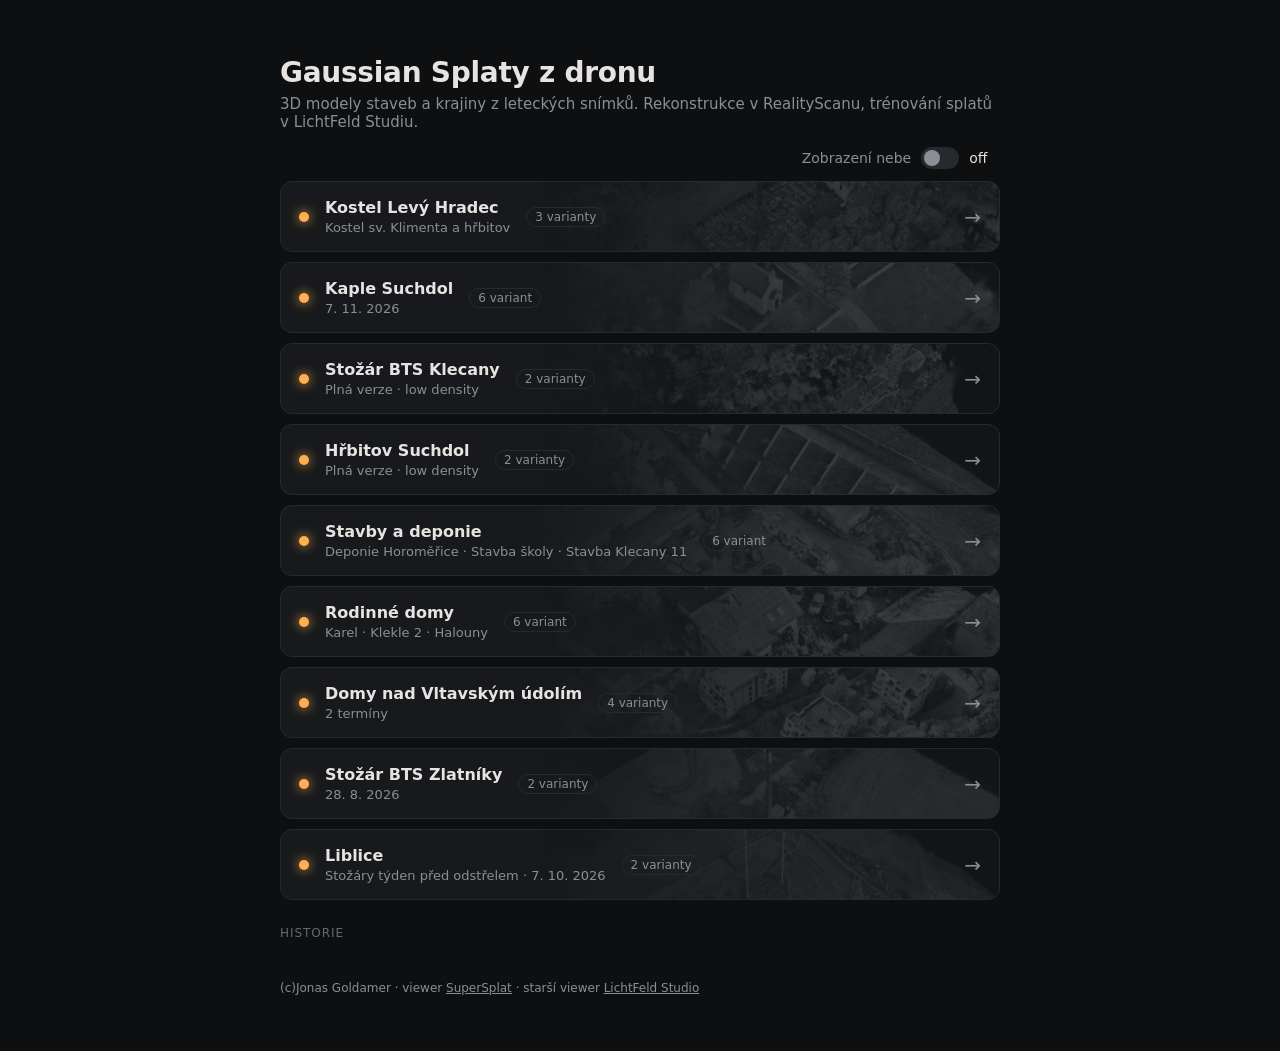
==== commit 818c5d17: "Index: novy nadpis a uvodni popis (RealityScan) Co-Authored-By: Claude Opus 5.5 <noreply@anthropic.c" ====
--- a/index.html
+++ b/index.html
@@ -102,8 +102,8 @@
 </head>
 <body>
 <main>
-  <h1>Gaussian Splaty</h1>
-  <p class="sub">Fotogrametrické 3D modely z dronu. Align fotek v RealityCapture, trénování Gaussian splatů v LichtFeld Studiu.</p>
+  <h1>Gaussian Splaty z dronu</h1>
+  <p class="sub">3D modely staveb a krajiny z leteckých snímků. Rekonstrukce v RealityScanu, trénování splatů v LichtFeld Studiu.</p>
   <div class="toolbar">
     <label class="switch">
       <span>Zobrazení nebe</span>
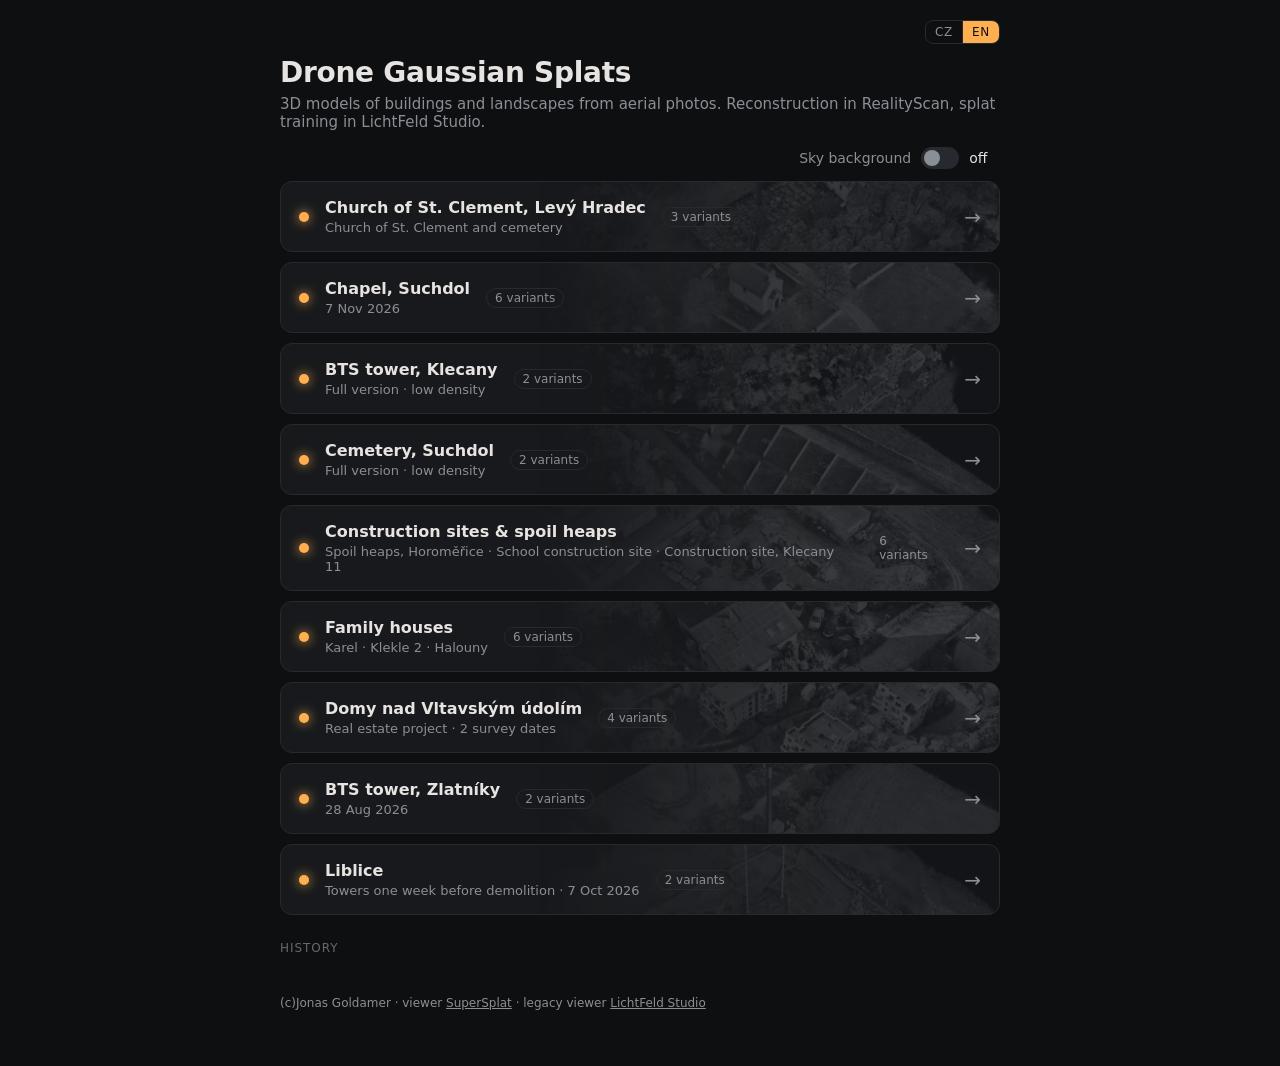
==== commit 9f91f4c2: "Web v cestine i anglictine: prepinac CZ|EN vpravo nahore, ?lang=, jazyk prohlizece; anglicke nazvy m" ====
--- a/index.html
+++ b/index.html
@@ -8,7 +8,7 @@
   :root { --bg:#0e0f11; --card:#17191c; --line:#26292e; --text:#e6e3e0; --muted:#8a8f96; --accent:#ffaf50; }
   * { box-sizing:border-box; margin:0; padding:0; }
   body { background:var(--bg); color:var(--text); font-family:system-ui,-apple-system,"Segoe UI",sans-serif; min-height:100vh; padding:56px 16px; }
-  main { max-width:720px; margin:0 auto; }
+  main { max-width:720px; margin:0 auto; position:relative; }
   h1 { font-size:28px; font-weight:650; letter-spacing:-.01em; }
   .sub { color:var(--muted); margin:6px 0 36px; font-size:15px; }
   ul { list-style:none; display:grid; gap:10px; }
@@ -72,7 +72,14 @@
   footer a { color:var(--muted); }
 
   /* prepinac nebe */
-  .toolbar { display:flex; justify-content:flex-end; margin:-20px 0 12px; }
+  .toolbar { display:flex; justify-content:flex-end; align-items:center; gap:18px; margin:-20px 0 12px; }
+  /* přepínač jazyka CZ | EN */
+  .lang { position:absolute; top:-36px; right:0; display:inline-flex; border:1px solid var(--line); border-radius:8px; overflow:hidden; }
+  .lang button { background:none; border:0; padding:4px 9px; font:inherit; font-size:12px; letter-spacing:.06em; color:var(--muted); cursor:pointer; transition:color .15s, background .15s; }
+  .lang button + button { border-left:1px solid var(--line); }
+  .lang button:hover { color:var(--text); }
+  .lang button[aria-pressed="true"] { color:var(--bg); background:var(--accent); }
+  .lang button:focus-visible { outline:2px solid var(--accent); outline-offset:-2px; }
   .switch { display:inline-flex; align-items:center; gap:10px; cursor:pointer; color:var(--muted); font-size:14px; user-select:none; }
   .switch input { position:absolute; opacity:0; width:0; height:0; }
   .track { width:38px; height:22px; border-radius:11px; background:var(--line); position:relative; transition:background .15s; flex:none; }
@@ -102,11 +109,12 @@
 </head>
 <body>
 <main>
-  <h1>Gaussian Splaty z dronu</h1>
-  <p class="sub">3D modely staveb a krajiny z leteckých snímků. Rekonstrukce v RealityScanu, trénování splatů v LichtFeld Studiu.</p>
+  <div class="lang" id="langSwitch" role="group"><button type="button" data-lang="cs">CZ</button><button type="button" data-lang="en">EN</button></div>
+  <h1 id="h1">Gaussian Splaty z dronu</h1>
+  <p class="sub" id="sub">3D modely staveb a krajiny z leteckých snímků. Rekonstrukce v RealityScanu, trénování splatů v LichtFeld Studiu.</p>
   <div class="toolbar">
     <label class="switch">
-      <span>Zobrazení nebe</span>
+      <span id="skyLabel">Zobrazení nebe</span>
       <input type="checkbox" id="sky">
       <span class="track"></span>
       <span class="state" id="skyState">off</span>
@@ -117,7 +125,7 @@
     <button class="hist-toggle" id="histToggle" aria-expanded="false" aria-controls="histLog">HISTORIE</button>
     <div class="hist-log" id="histLog" hidden></div>
   </div>
-  <footer>(c)Jonas Goldamer · viewer <a href="https://github.com/playcanvas/supersplat-viewer" target="_blank" rel="noopener">SuperSplat</a> · starší viewer <a href="https://github.com/MrNeRF/LichtFeld-Studio" target="_blank" rel="noopener">LichtFeld Studio</a></footer>
+  <footer id="footer">(c)Jonas Goldamer · viewer <a href="https://github.com/playcanvas/supersplat-viewer" target="_blank" rel="noopener">SuperSplat</a> · starší viewer <a href="https://github.com/MrNeRF/LichtFeld-Studio" target="_blank" rel="noopener">LichtFeld Studio</a></footer>
 </main>
 <script>
   // Skupina: { name, meta, variants: [[nazev, popis, soubor.sog], ...] }
@@ -176,13 +184,112 @@
     ]},
   ];
 
+  // ---------- Jazyk (CZ / EN) ----------
+  // Pořadí: ?lang= v adrese > ruční volba (localStorage 'lang') > jazyk prohlížeče (cs/sk = CZ, jinak EN)
+  const LANGS = ['cs', 'en'];
+  const pickLang = () => {
+    const p = new URLSearchParams(location.search).get('lang');
+    if (LANGS.includes(p)) return p;
+    try { const s = localStorage.getItem('lang'); if (LANGS.includes(s)) return s; } catch (e) {}
+    const nav = (navigator.languages && navigator.languages.length ? navigator.languages : [navigator.language || '']);
+    return nav.some(l => /^(cs|sk)\b/i.test(l)) ? 'cs' : 'en';
+  };
+  let lang = pickLang();
+
+  // Texty stránky
+  const T = {
+    cs: {
+      docTitle: 'Gaussian Splaty z dronu – Jonas Goldamer',
+      h1: 'Gaussian Splaty z dronu',
+      sub: '3D modely staveb a krajiny z leteckých snímků. Rekonstrukce v RealityScanu, trénování splatů v LichtFeld Studiu.',
+      sky: 'Zobrazení nebe',
+      langTitle: 'Jazyk / Language',
+      hist: 'HISTORIE',
+      histErr: 'Historii se nepodařilo načíst.',
+      footer: '(c)Jonas Goldamer · viewer {ss} · starší viewer {lf}',
+      openNew: v => `Otevřít model v prohlížeči (SuperSplat Viewer ${v})`,
+      openOld: 'Otevřít model ve starším prohlížeči (LichtFeld Studio)',
+      oldBtn: 'starší<br>viewer',
+      nadir: d => `Nadirový model: snímaný jen shora, proto kamera nejde sklopit níž než ${d}° pod horizont.`,
+      badge: 'nové',
+      newOne: span => `Model nově nahraný nebo aktualizovaný během posledních ${span}`,
+      newAny: span => `Skupina obsahuje model nově nahraný nebo aktualizovaný během posledních ${span}`,
+      hours: h => h % 24 ? `${h} hodin` : h === 24 ? '24 hodin' : `${h / 24} dní`,
+      count: n => `${n} ${n === 1 ? 'varianta' : n < 5 ? 'varianty' : 'variant'}`,
+      acts: { 'přidáno': 'přidáno', 'nahrazeno': 'nahrazeno', 'odstraněno': 'odstraněno' },
+      date: d => { const [y, m, day] = d.split('-'); return `${+day}. ${+m}. ${y}`; },
+    },
+    en: {
+      docTitle: 'Drone Gaussian Splats – Jonas Goldamer',
+      h1: 'Drone Gaussian Splats',
+      sub: '3D models of buildings and landscapes from aerial photos. Reconstruction in RealityScan, splat training in LichtFeld Studio.',
+      sky: 'Sky background',
+      langTitle: 'Jazyk / Language',
+      hist: 'HISTORY',
+      histErr: 'Could not load the history.',
+      footer: '(c)Jonas Goldamer · viewer {ss} · legacy viewer {lf}',
+      openNew: v => `Open the model in the viewer (SuperSplat Viewer ${v})`,
+      openOld: 'Open the model in the legacy viewer (LichtFeld Studio)',
+      oldBtn: 'legacy<br>viewer',
+      nadir: d => `Nadir model: captured from above only, so the camera cannot tilt lower than ${d}° below the horizon.`,
+      badge: 'new',
+      newOne: span => `Model added or updated in the last ${span}`,
+      newAny: span => `This group contains a model added or updated in the last ${span}`,
+      hours: h => h % 24 ? `${h} hours` : h === 24 ? '24 hours' : `${h / 24} days`,
+      count: n => `${n} ${n === 1 ? 'variant' : 'variants'}`,
+      acts: { 'přidáno': 'added', 'nahrazeno': 'replaced', 'odstraněno': 'removed' },
+      date: d => { const [y, m, day] = d.split('-'); return `${+day} ${MONTHS_EN[+m - 1]} ${y}`; },
+    },
+  };
+  const MONTHS_EN = ['Jan', 'Feb', 'Mar', 'Apr', 'May', 'Jun', 'Jul', 'Aug', 'Sep', 'Oct', 'Nov', 'Dec'];
+
+  // Anglické názvy: celé texty nebo jejich části oddělené „ – “ a „ · “ (český text = klíč).
+  // Co ve slovníku není, zůstane česky; čísla (4,6M), data (7. 11. 2026) a „snímků“ se převedou samy.
+  // Nová položka = doplnit sem anglický název (vlastní jména míst se nepřekládají).
+  const EN = {
+    // skupiny a jejich popisky
+    'Kostel Levý Hradec': 'Church of St. Clement, Levý Hradec',
+    'Kostel sv. Klimenta a hřbitov': 'Church of St. Clement and cemetery',
+    'Kaple Suchdol': 'Chapel, Suchdol',
+    'Stožár BTS Klecany': 'BTS tower, Klecany',
+    'Hřbitov Suchdol': 'Cemetery, Suchdol',
+    'Stavby a deponie': 'Construction sites & spoil heaps',
+    'Rodinné domy': 'Family houses',
+    'Domy nad Vltavským údolím': 'Domy nad Vltavským údolím',
+    '2 termíny': 'Real estate project · 2 survey dates',
+    'Stožár BTS Zlatníky': 'BTS tower, Zlatníky',
+    'Stožáry týden před odstřelem': 'Towers one week before demolition',
+    'Plná verze': 'Full version',
+    // varianty
+    'Kostel a hřbitov': 'Church and cemetery',
+    'Kostel': 'Church',
+    'Kaple': 'Chapel',
+    'jen kaple': 'chapel only',
+    'Deponie Horoměřice': 'Spoil heaps, Horoměřice',
+    'Stavba školy': 'School construction site',
+    'Stavba Klecany 11': 'Construction site, Klecany 11',
+    'Listopad 2026': 'November 2026',
+    'Červenec 2026': 'July 2026',
+  };
+  const enAuto = s => s
+    .replace(/\b(\d{1,2})\. ?(\d{1,2})\. ?(\d{4})\b/g, (_, d, m, y) => `${+d} ${MONTHS_EN[+m - 1]} ${y}`)
+    .replace(/(\d),(\d)/g, '$1.$2')
+    .replace(/(\d+) snímků/g, '$1 photos');
+  const tr = s => {
+    if (lang === 'cs' || s == null) return s;
+    if (EN[s] !== undefined) return EN[s];
+    return s.split(/( – | · )/).map((part, i) => i % 2 ? part : (EN[part] ?? enAuto(part))).join('');
+  };
+  const t = () => T[lang];
+
+  // ---------- Odkazy do viewerů ----------
   // Panorama oblohy pro pozadí vieweru; přepínač „Zobrazení nebe“ ji zapíná/vypíná (vypnuto = černé pozadí)
   const SKYBOX = 'nebe_4k.jpg';
   const skyInput = document.getElementById('sky');
   try { const s = localStorage.getItem('skybox'); if (s !== null) skyInput.checked = s === '1'; } catch (e) {}
-  // title = název zobrazený v horní liště vieweru (viewer-topbar.js)
-  const url = (f, t) => `splatviewer.html?content=${encodeURIComponent(f)}` +
-    (t ? `&title=${encodeURIComponent(t)}` : '') +
+  // title = název zobrazený v horní liště vieweru (viewer-topbar.js), lang = jazyk lišty a vieweru
+  const url = (f, ti) => `splatviewer.html?content=${encodeURIComponent(f)}` +
+    (ti ? `&title=${encodeURIComponent(ti)}` : '') + `&lang=${lang}` +
     (skyInput.checked ? `&skybox=${encodeURIComponent(SKYBOX)}` : '');
   // nový viewer v podsložce viewer2/: cesty k souborům jsou o úroveň výš
   // minpitch: kamera v novém vieweru hledí vždy aspoň tolik stupňů dolů pod horizont.
@@ -190,114 +297,143 @@
   // u skupiny nebo { nadir: true } jako 4. položka varianty) 55°.
   const MINPITCH = 15, MINPITCH_NADIR = 55;
   const mpOf = (g, opt) => ((opt && opt.nadir) || g.nadir) ? MINPITCH_NADIR : MINPITCH;
-  const url2 = (f, t, mp) => `viewer2/?content=${encodeURIComponent('../' + f)}` +
-    (t ? `&title=${encodeURIComponent(t)}` : '') + (mp ? `&minpitch=${mp}` : '') +
+  const url2 = (f, ti, mp) => `viewer2/?content=${encodeURIComponent('../' + f)}` +
+    (ti ? `&title=${encodeURIComponent(ti)}` : '') + (mp ? `&minpitch=${mp}` : '') + `&lang=${lang}` +
     (skyInput.checked ? `&skybox=${encodeURIComponent('../' + SKYBOX)}` : '');
   // hlavní odkaz = nový viewer (SuperSplat), tlačítko vpravo = starší viewer (LichtFeld)
   const VIEWER2_VERSION = '1.44.0'; // při přechodu na novou verzi vieweru přepsat
-  const NEW_TITLE = `Otevřít model v prohlížeči (SuperSplat Viewer ${VIEWER2_VERSION})`;
-  const alt = (f, t) => `<a class="alt" data-v="1" data-f="${f}" data-t="${t}" title="Otevřít model ve starším prohlížeči (LichtFeld Studio)">starší<br>viewer</a>`;
-  const attr = s => s.replace(/"/g, '&quot;');
+  const attr = s => String(s).replace(/"/g, '&quot;');
+  const alt = (f, ti) => `<a class="alt" data-v="1" data-f="${f}" data-t="${ti}" title="${attr(t().openOld)}">${t().oldBtn}</a>`;
   // náhled modelu: thumbs/<soubor>.jpg (barevný 4:1, první snímek úvodní animace); chybějící obrázek se prostě nezobrazí
   const thumbUrl = f => `thumbs/${encodeURIComponent(f.replace(/\.sog$/, '.jpg'))}`;
   const isNadir = (g, opt) => !!((opt && opt.nadir) || g.nadir);
-  const NADIR_ICON = `<span class="nadir" title="Nadirový model: snímaný jen shora, proto kamera nejde sklopit níž než ${MINPITCH_NADIR}° pod horizont."><svg viewBox="0 0 16 16" fill="none" stroke="currentColor" stroke-width="1.4" stroke-linecap="round" stroke-linejoin="round"><path d="M8 1.5v6M5.5 5 8 7.5 10.5 5"/><path d="M2 11.5 8 9l6 2.5L8 14z"/></svg></span>`;
+  const nadirIcon = () => `<span class="nadir" title="${attr(t().nadir(MINPITCH_NADIR))}"><svg viewBox="0 0 16 16" fill="none" stroke="currentColor" stroke-width="1.4" stroke-linecap="round" stroke-linejoin="round"><path d="M8 1.5v6M5.5 5 8 7.5 10.5 5"/><path d="M2 11.5 8 9l6 2.5L8 14z"/></svg></span>`;
   // f = soubor (náhled, velikost, „nové“), nadir = ikona
   const gbg = f => f ? `<span class="gbg" style="background-image:url('${thumbUrl(f)}')"></span>` : '';
   const row = (n, m, extra = '', f = '', nadir = false) =>
-    `${gbg(f)}<span class="dot"></span><span><div class="name">${n}${nadir ? NADIR_ICON : ''}${f ? `<span class="new" data-new="${f}" hidden>nové</span>` : ''}</div>` +
+    `${gbg(f)}<span class="dot"></span><span><div class="name">${n}${nadir ? nadirIcon() : ''}${f ? `<span class="new" data-new="${f}" hidden>${t().badge}</span>` : ''}</div>` +
     `<div class="meta">${m}${f ? `<span class="size" data-size="${f}"></span>` : ''}</div></span>${extra}<span class="go">→</span>`;
 
+  // ---------- Seznam modelů ----------
   const list = document.getElementById('list');
-  list.innerHTML = groups.map(g => {
-    if (g.variants.length === 1 && !g.collapse)
-      return `<li class="pair"><a class="item hasbg" data-v="2" data-mp="${mpOf(g, g.variants[0][3])}" title="${NEW_TITLE}" data-f="${g.variants[0][2]}" data-t="${attr(g.name)}">${row(g.name, g.meta, '', g.variants[0][2], isNadir(g, g.variants[0][3]))}</a>${alt(g.variants[0][2], attr(g.name))}</li>`;
-    const bgFile = g.variants[0][2];
-    const files = g.variants.map(v => v[2]).join('|');
-    return `<li><details data-g="${attr(g.name)}">
-      <summary class="item">${gbg(bgFile)}${row(g.name + `<span class="new" data-new-any="${attr(files)}" hidden>nové</span>`, g.meta, `<span class="count">${g.variants.length} ${g.variants.length === 1 ? 'varianta' : g.variants.length < 5 ? 'varianty' : 'variant'}</span>`)}</summary>
-      <ul class="sublist">${g.variants.map(([n, m, f, opt]) =>
-        `<li class="pair"><a class="item hasbg" data-v="2" data-mp="${mpOf(g, opt)}" title="${NEW_TITLE}" data-f="${f}" data-t="${attr(g.name + ' – ' + n)}">${row(n, m, '', f, isNadir(g, opt))}</a>${alt(f, attr(g.name + ' – ' + n))}</li>`).join('')}</ul>
-    </details></li>`;
-  }).join('');
-
-  // Velikost souborů: HEAD požadavek (Content-Length), u skupin až po rozbalení
+  // Rozbalené skupiny si pamatuje sessionStorage, aby zůstaly otevřené po návratu z vieweru (klíč = český název)
+  let openGroups = [];
+  try { openGroups = JSON.parse(sessionStorage.getItem('openGroups') || '[]'); } catch (e) {}
+  const sizes = new Map(); // soubor -> bajty (HEAD), ať se při přepnutí jazyka nenačítají znovu
   const fmtSize = b => b >= 1e6 ? `${Math.round(b / 1e6)} MB` : `${Math.max(1, Math.round(b / 1e3))} kB`;
   const loadSizes = root => root.querySelectorAll('.size[data-size]:empty').forEach(async el => {
+    const f = el.dataset.size;
     try {
-      const len = +(await fetch(el.dataset.size, { method: 'HEAD' })).headers.get('Content-Length');
+      if (!sizes.has(f)) sizes.set(f, fetch(f, { method: 'HEAD' }).then(r => +r.headers.get('Content-Length')));
+      const len = await sizes.get(f);
       if (len) el.textContent = ` · ${fmtSize(len)}`;
     } catch (e) {}
-  });
-  list.querySelectorAll(':scope > li.pair').forEach(loadSizes);
-  list.querySelectorAll('details[data-g]').forEach(d => {
-    if (d.open) loadSizes(d);
-    d.addEventListener('toggle', () => { if (d.open) loadSizes(d); });
   });
 
   // Štítek „nové“: soubory přidané/nahrazené za posledních NEW_HOURS hodin (history.json)
   const NEW_HOURS = 24;
   let historyRows = null;
   const loadHistory = () => historyRows ??= fetch('history.json', { cache: 'no-cache' }).then(r => r.json());
-  loadHistory().then(rows => {
+  const markNew = () => loadHistory().then(rows => {
     const since = Date.now() - NEW_HOURS * 36e5;
     const fresh = new Set(rows.filter(r => (r.akce === 'přidáno' || r.akce === 'nahrazeno') &&
       new Date(`${r.datum}T${r.cas || '00:00'}`).getTime() >= since).map(r => r.soubor));
-    const span = NEW_HOURS % 24 ? `${NEW_HOURS} hodin` : NEW_HOURS === 24 ? '24 hodin' : `${NEW_HOURS / 24} dní`;
-    list.querySelectorAll('.new').forEach(el => el.title = el.dataset.newAny
-      ? `Skupina obsahuje model nově nahraný nebo aktualizovaný během posledních ${span}`
-      : `Model nově nahraný nebo aktualizovaný během posledních ${span}`);
+    const span = t().hours(NEW_HOURS);
+    list.querySelectorAll('.new').forEach(el => el.title = el.dataset.newAny ? t().newAny(span) : t().newOne(span));
     list.querySelectorAll('[data-new]').forEach(el => el.hidden = !fresh.has(el.dataset.new));
     list.querySelectorAll('[data-new-any]').forEach(el => el.hidden = !el.dataset.newAny.split('|').some(f => fresh.has(f)));
   }).catch(() => {});
 
-  // Rozbalené skupiny si pamatuje sessionStorage, aby zůstaly otevřené po návratu z vieweru
-  let openGroups = [];
-  try { openGroups = JSON.parse(sessionStorage.getItem('openGroups') || '[]'); } catch (e) {}
-  list.querySelectorAll('details[data-g]').forEach(d => {
-    if (openGroups.includes(d.dataset.g)) d.open = true;
-    d.addEventListener('toggle', () => {
-      const names = [...list.querySelectorAll('details[data-g]')].filter(x => x.open).map(x => x.dataset.g);
-      try { sessionStorage.setItem('openGroups', JSON.stringify(names)); } catch (e) {}
+  const renderList = () => {
+    const newTitle = attr(t().openNew(VIEWER2_VERSION));
+    list.innerHTML = groups.map(g => {
+      const gName = tr(g.name), gMeta = tr(g.meta);
+      if (g.variants.length === 1 && !g.collapse)
+        return `<li class="pair"><a class="item hasbg" data-v="2" data-mp="${mpOf(g, g.variants[0][3])}" title="${newTitle}" data-f="${g.variants[0][2]}" data-t="${attr(gName)}">${row(gName, gMeta, '', g.variants[0][2], isNadir(g, g.variants[0][3]))}</a>${alt(g.variants[0][2], attr(gName))}</li>`;
+      const files = g.variants.map(v => v[2]).join('|');
+      return `<li><details data-g="${attr(g.name)}"${openGroups.includes(g.name) ? ' open' : ''}>
+        <summary class="item">${gbg(g.variants[0][2])}${row(gName + `<span class="new" data-new-any="${attr(files)}" hidden>${t().badge}</span>`, gMeta, `<span class="count">${t().count(g.variants.length)}</span>`)}</summary>
+        <ul class="sublist">${g.variants.map(([n, m, f, opt]) => {
+          const vName = tr(n), full = `${gName} – ${vName}`;
+          return `<li class="pair"><a class="item hasbg" data-v="2" data-mp="${mpOf(g, opt)}" title="${newTitle}" data-f="${f}" data-t="${attr(full)}">${row(vName, tr(m), '', f, isNadir(g, opt))}</a>${alt(f, attr(full))}</li>`;
+        }).join('')}</ul>
+      </details></li>`;
+    }).join('');
+    list.querySelectorAll(':scope > li.pair').forEach(loadSizes);
+    list.querySelectorAll('details[data-g]').forEach(d => {
+      if (d.open) loadSizes(d);
+      d.addEventListener('toggle', () => {
+        if (d.open) loadSizes(d);
+        openGroups = [...list.querySelectorAll('details[data-g]')].filter(x => x.open).map(x => x.dataset.g);
+        try { sessionStorage.setItem('openGroups', JSON.stringify(openGroups)); } catch (e) {}
+      });
     });
-  });
+    markNew();
+    refresh();
+  };
 
   // Odkazy si pamatují soubor v data-f; přepínač jen přepíše href (rozbalené skupiny zůstanou otevřené)
   const refresh = () => {
     list.querySelectorAll('a[data-f]').forEach(a => a.href = (a.dataset.v === '2' ? url2 : url)(a.dataset.f, a.dataset.t, a.dataset.mp));
     document.getElementById('skyState').textContent = skyInput.checked ? 'on' : 'off';
   };
-  // Historie změn: history.json (nejnovější nahoře), načte se až po rozbalení
+
+  // ---------- Historie změn: history.json (nejnovější nahoře), načte se až po rozbalení ----------
   const histToggle = document.getElementById('histToggle');
   const histLog = document.getElementById('histLog');
   const esc = s => String(s ?? '').replace(/[&<>"]/g, c => ({ '&':'&amp;', '<':'&lt;', '>':'&gt;', '"':'&quot;' }[c]));
-  const fmtDate = d => { const [y, m, day] = d.split('-'); return `${+day}. ${+m}. ${y}`; };
-  let histLoaded = false;
-  histToggle.addEventListener('click', async () => {
+  const renderHistory = async () => {
+    try {
+      const rows = await loadHistory();
+      histLog.innerHTML = rows.map(r => `<div class="hist-row${r.akce === 'odstraněno' ? ' removed' : ''}">
+        <span class="when">${esc(t().date(r.datum))} ${esc(r.cas)}</span>
+        <span class="act${r.akce === 'přidáno' ? ' add' : ''}">${esc(t().acts[r.akce] ?? r.akce)}</span>
+        <span class="cat">${esc(tr(r.kategorie))}</span>
+        <span class="hname">${esc(tr(r.nazev))}</span>
+        <span class="file">${esc(r.soubor)}</span>
+      </div>`).join('');
+    } catch (e) {
+      histLog.textContent = t().histErr;
+    }
+  };
+  histToggle.addEventListener('click', () => {
     const open = histLog.hidden;
     histLog.hidden = !open;
     histToggle.setAttribute('aria-expanded', open);
-    if (!open || histLoaded) return;
-    try {
-      const rows = await loadHistory();
-      histLog.innerHTML = rows.map(r => `<div class="hist-row${r.akce === 'odstraněno' ? ' removed' : ''}">
-        <span class="when">${esc(fmtDate(r.datum))} ${esc(r.cas)}</span>
-        <span class="act${r.akce === 'přidáno' ? ' add' : ''}">${esc(r.akce)}</span>
-        <span class="cat">${esc(r.kategorie)}</span>
-        <span class="hname">${esc(r.nazev)}</span>
-        <span class="file">${esc(r.soubor)}</span>
-      </div>`).join('');
-      histLoaded = true;
-    } catch (e) {
-      histLog.textContent = 'Historii se nepodařilo načíst.';
-    }
+    if (open) renderHistory();
   });
+
+  // ---------- Texty stránky + přepínač jazyka ----------
+  const applyLang = () => {
+    document.documentElement.lang = lang;
+    document.title = t().docTitle;
+    document.getElementById('h1').textContent = t().h1;
+    document.getElementById('sub').textContent = t().sub;
+    document.getElementById('skyLabel').textContent = t().sky;
+    histToggle.textContent = t().hist;
+    document.getElementById('footer').innerHTML = t().footer
+      .replace('{ss}', '<a href="https://github.com/playcanvas/supersplat-viewer" target="_blank" rel="noopener">SuperSplat</a>')
+      .replace('{lf}', '<a href="https://github.com/MrNeRF/LichtFeld-Studio" target="_blank" rel="noopener">LichtFeld Studio</a>');
+    document.querySelectorAll('#langSwitch button').forEach(b => b.setAttribute('aria-pressed', b.dataset.lang === lang));
+    renderList();
+    if (!histLog.hidden) renderHistory();
+  };
+  document.getElementById('langSwitch').title = T.cs.langTitle;
+  document.querySelectorAll('#langSwitch button').forEach(b => b.addEventListener('click', () => {
+    if (b.dataset.lang === lang) return;
+    lang = b.dataset.lang;
+    try { localStorage.setItem('lang', lang); } catch (e) {}
+    // ?lang= v adrese by při obnovení stránky přebil volbu – odstraní se
+    const u = new URL(location.href);
+    if (u.searchParams.has('lang')) { u.searchParams.delete('lang'); history.replaceState(null, '', u); }
+    applyLang();
+  }));
 
   skyInput.addEventListener('change', () => {
     try { localStorage.setItem('skybox', skyInput.checked ? '1' : '0'); } catch (e) {}
     refresh();
   });
-  refresh();
+  applyLang();
 </script>
 </body>
 </html>
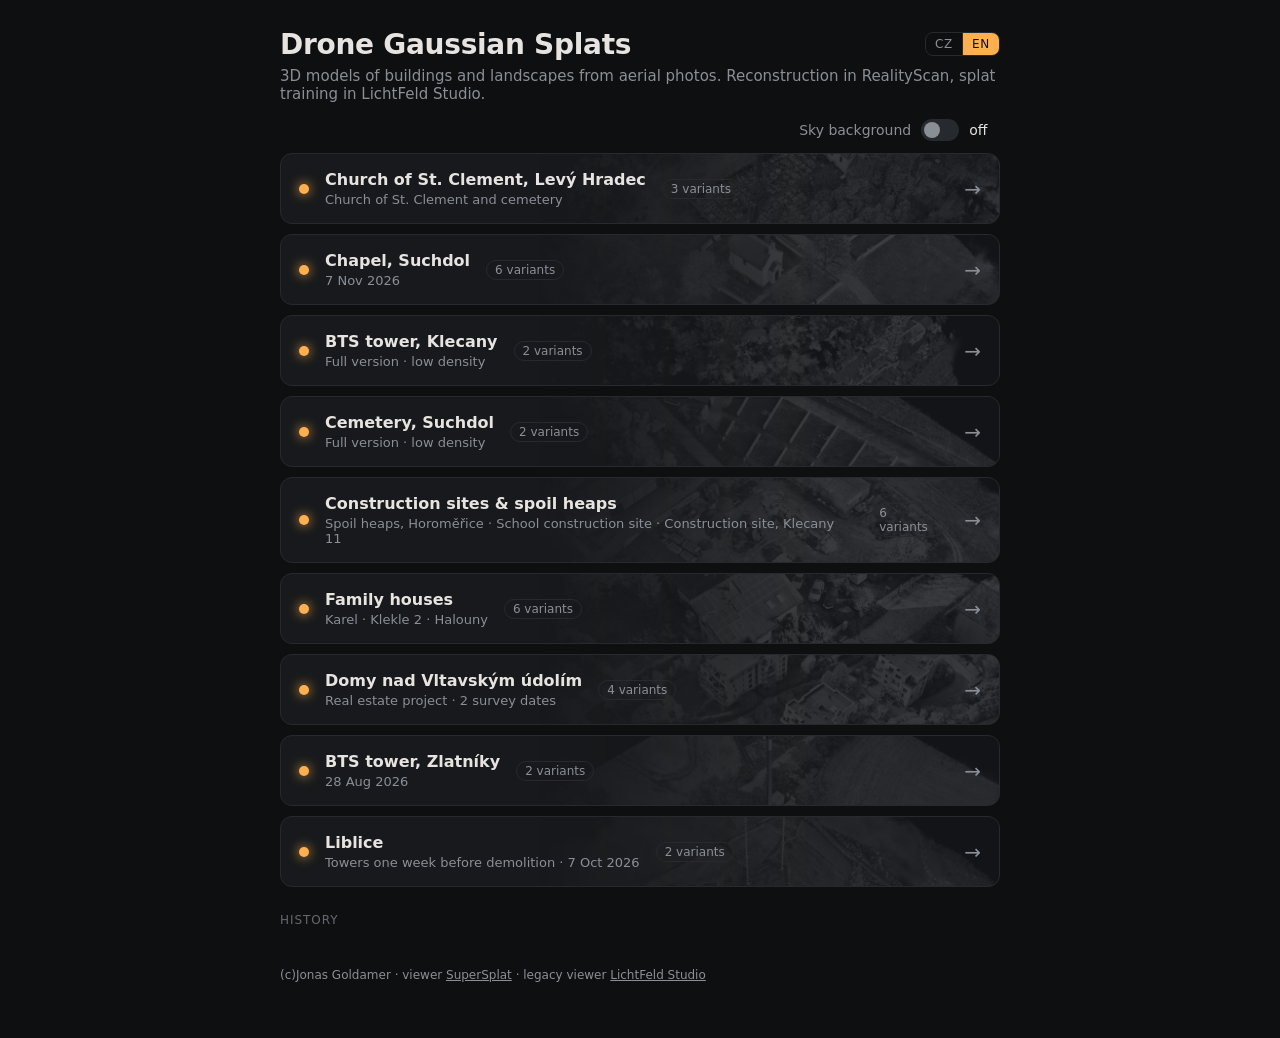
==== commit fec10058: "Index: velikost souboru natvrdo v popisku, prepinac CZ|EN na urovni nadpisu, polovicni mezera nad na" ====
--- a/index.html
+++ b/index.html
@@ -7,9 +7,9 @@
 <style>
   :root { --bg:#0e0f11; --card:#17191c; --line:#26292e; --text:#e6e3e0; --muted:#8a8f96; --accent:#ffaf50; }
   * { box-sizing:border-box; margin:0; padding:0; }
-  body { background:var(--bg); color:var(--text); font-family:system-ui,-apple-system,"Segoe UI",sans-serif; min-height:100vh; padding:56px 16px; }
+  body { background:var(--bg); color:var(--text); font-family:system-ui,-apple-system,"Segoe UI",sans-serif; min-height:100vh; padding:28px 16px 56px; }
   main { max-width:720px; margin:0 auto; position:relative; }
-  h1 { font-size:28px; font-weight:650; letter-spacing:-.01em; }
+  h1 { font-size:28px; font-weight:650; letter-spacing:-.01em; padding-right:90px; }
   .sub { color:var(--muted); margin:6px 0 36px; font-size:15px; }
   ul { list-style:none; display:grid; gap:10px; }
   .item { display:flex; align-items:center; gap:16px; padding:16px 18px; background:var(--card); border:1px solid var(--line); border-radius:12px; color:inherit; text-decoration:none; cursor:pointer; transition:border-color .15s, transform .15s; }
@@ -27,8 +27,6 @@
   .nadir { display:inline-flex; margin-left:6px; vertical-align:-2px; color:var(--muted); cursor:help; }
   .nadir svg { width:15px; height:15px; }
   .item:hover .nadir { color:var(--accent); }
-  /* velikost souboru (doplní se z hlavičky Content-Length) */
-  .size { white-space:nowrap; }
   /* hlavička skupiny a položky s náhledem: tlumený náhled v pozadí, při najetí barevně */
   summary.item, .item.hasbg { position:relative; overflow:hidden; }
   summary.item > :not(.gbg), .item.hasbg > :not(.gbg) { position:relative; }
@@ -74,7 +72,7 @@
   /* prepinac nebe */
   .toolbar { display:flex; justify-content:flex-end; align-items:center; gap:18px; margin:-20px 0 12px; }
   /* přepínač jazyka CZ | EN */
-  .lang { position:absolute; top:-36px; right:0; display:inline-flex; border:1px solid var(--line); border-radius:8px; overflow:hidden; }
+  .lang { position:absolute; top:4px; right:0; display:inline-flex; border:1px solid var(--line); border-radius:8px; overflow:hidden; }
   .lang button { background:none; border:0; padding:4px 9px; font:inherit; font-size:12px; letter-spacing:.06em; color:var(--muted); cursor:pointer; transition:color .15s, background .15s; }
   .lang button + button { border-left:1px solid var(--line); }
   .lang button:hover { color:var(--text); }
@@ -132,55 +130,55 @@
   // Skupina s 1 variantou = primy odkaz bez rozbaleni
   const groups = [
     { name: 'Kostel Levý Hradec', meta: 'Kostel sv. Klimenta a hřbitov', variants: [
-      ['Kostel a hřbitov', '4,6M Gaussian · SH1 · 30k iter · 319 snímků', 'Kostel_Levy_Hradec_319cam_4,6M_SH1_30k-iter.sog'],
-      ['Kostel',           '4,7M Gaussian · 30k iter',                   'Kostel_Levy_Hradec_4,7M_30k-iter_clean.sog'],
-      ['Kostel – low density', '1,8M Gaussian · SH1 · 30k iter',           'Kostel_Levy_Hradec_LowDensity_1,8M_SH1_30k-iter.sog'],
+      ['Kostel a hřbitov', '4,6M Gaussian · SH1 · 30k iter · 319 snímků · 64 MB', 'Kostel_Levy_Hradec_319cam_4,6M_SH1_30k-iter.sog'],
+      ['Kostel',           '4,7M Gaussian · 30k iter · 64 MB',                   'Kostel_Levy_Hradec_4,7M_30k-iter_clean.sog'],
+      ['Kostel – low density', '1,8M Gaussian · SH1 · 30k iter · 26 MB',           'Kostel_Levy_Hradec_LowDensity_1,8M_SH1_30k-iter.sog'],
     ]},
     { name: 'Kaple Suchdol', meta: '7. 11. 2026', variants: [
-      ['Plná verze',          '4M Gaussian · SH2',    'Kaple_Suchdol-2026_11_07-GausSplat_4M_SH2_cz.sog'],
-      ['Kaple – 3,9M',        '3,9M Gaussian · SH1 · 30k iter', 'Kaple_Suchdol_3,9M_SH1_30k-iter.sog'],
-      ['Kaple – low density', '0,8M Gaussian · SH1 · 30k iter', 'Kaple_Suchdol_LowDensity_0,8M_SH1_30k-iter.sog'],
-      ['v2 low density',         '1,9M Gaussian',        'Kaple_30k_1,9_Mgaus.sog'],
-      ['v2 low density – crop',  '1,2M Gaussian',         'Kaple_30k_1,2M_gaus_CROP.sog'],
-      ['v2 low – jen kaple',  '0,36M Gaussian',       'Kaple_30k_0,36Mgaus_JEN kaple.sog'],
+      ['Plná verze',          '4M Gaussian · SH2 · 56 MB',    'Kaple_Suchdol-2026_11_07-GausSplat_4M_SH2_cz.sog'],
+      ['Kaple – 3,9M',        '3,9M Gaussian · SH1 · 30k iter · 55 MB', 'Kaple_Suchdol_3,9M_SH1_30k-iter.sog'],
+      ['Kaple – low density', '0,8M Gaussian · SH1 · 30k iter · 12 MB', 'Kaple_Suchdol_LowDensity_0,8M_SH1_30k-iter.sog'],
+      ['v2 low density',         '1,9M Gaussian · 23 MB',        'Kaple_30k_1,9_Mgaus.sog'],
+      ['v2 low density – crop',  '1,2M Gaussian · 13 MB',         'Kaple_30k_1,2M_gaus_CROP.sog'],
+      ['v2 low – jen kaple',  '0,36M Gaussian · 4 MB',       'Kaple_30k_0,36Mgaus_JEN kaple.sog'],
     ]},
     { name: 'Stožár BTS Klecany', meta: 'Plná verze · low density', variants: [
-      ['Stožár BTS Klecany', '4,4M Gaussian · SH1 · 30k iter', 'Klecany_Stozar_BTS_4,4M_SH1_30k-iter.sog'],
-      ['Stožár BTS Klecany – low density', '0,9M Gaussian · SH1 · 30k iter', 'Klecany_Stozar_BTS_LowDensity_0,9M_SH1_30k-iter.sog'],
+      ['Stožár BTS Klecany', '4,4M Gaussian · SH1 · 30k iter · 61 MB', 'Klecany_Stozar_BTS_4,4M_SH1_30k-iter.sog'],
+      ['Stožár BTS Klecany – low density', '0,9M Gaussian · SH1 · 30k iter · 13 MB', 'Klecany_Stozar_BTS_LowDensity_0,9M_SH1_30k-iter.sog'],
     ]},
     { name: 'Hřbitov Suchdol', meta: 'Plná verze · low density', nadir: true, variants: [
-      ['Hřbitov Suchdol', '4,0M Gaussian · SH1 · 30k iter', 'Hrbitov_Suchdol_4,0M_SH1_30k-iter.sog'],
-      ['Hřbitov Suchdol – low density', '0,8M Gaussian · SH1 · 30k iter', 'Hrbitov_Suchdol_LowDensity_0,8M_SH1_30k-iter.sog'],
+      ['Hřbitov Suchdol', '4,0M Gaussian · SH1 · 30k iter · 55 MB', 'Hrbitov_Suchdol_4,0M_SH1_30k-iter.sog'],
+      ['Hřbitov Suchdol – low density', '0,8M Gaussian · SH1 · 30k iter · 12 MB', 'Hrbitov_Suchdol_LowDensity_0,8M_SH1_30k-iter.sog'],
     ]},
     { name: 'Stavby a deponie', meta: 'Deponie Horoměřice · Stavba školy · Stavba Klecany 11', collapse: true, variants: [
-      ['Deponie Horoměřice', '4,5M Gaussian · SH1 · 30k iter', 'Hromady_Horomerice_4,5M_SH1_30k-iter.sog'],
-      ['Deponie Horoměřice – low density', '0,9M Gaussian · SH1 · 30k iter', 'Hromady_Horomerice_LowDensity_0,9M_SH1_30k-iter.sog'],
-      ['Stavba školy', '4,0M Gaussian · SH1 · 30k iter', 'Stavba_Skola_4,0M_SH1_30k-iter.sog', { nadir: true }],
-      ['Stavba školy – low density', '0,8M Gaussian · SH1 · 30k iter', 'Stavba_Skola_LowDensity_0,8M_SH1_30k-iter.sog', { nadir: true }],
-      ['Stavba Klecany 11', '4,1M Gaussian · SH1 · 30k iter', 'Stavba_Klecany11_4,1M_SH1_30k-iter.sog', { nadir: true }],
-      ['Stavba Klecany 11 – low density', '0,8M Gaussian · SH1 · 30k iter', 'Stavba_Klecany11_LowDensity_0,8M_SH1_30k-iter.sog', { nadir: true }],
+      ['Deponie Horoměřice', '4,5M Gaussian · SH1 · 30k iter · 61 MB', 'Hromady_Horomerice_4,5M_SH1_30k-iter.sog'],
+      ['Deponie Horoměřice – low density', '0,9M Gaussian · SH1 · 30k iter · 12 MB', 'Hromady_Horomerice_LowDensity_0,9M_SH1_30k-iter.sog'],
+      ['Stavba školy', '4,0M Gaussian · SH1 · 30k iter · 56 MB', 'Stavba_Skola_4,0M_SH1_30k-iter.sog', { nadir: true }],
+      ['Stavba školy – low density', '0,8M Gaussian · SH1 · 30k iter · 12 MB', 'Stavba_Skola_LowDensity_0,8M_SH1_30k-iter.sog', { nadir: true }],
+      ['Stavba Klecany 11', '4,1M Gaussian · SH1 · 30k iter · 58 MB', 'Stavba_Klecany11_4,1M_SH1_30k-iter.sog', { nadir: true }],
+      ['Stavba Klecany 11 – low density', '0,8M Gaussian · SH1 · 30k iter · 12 MB', 'Stavba_Klecany11_LowDensity_0,8M_SH1_30k-iter.sog', { nadir: true }],
     ]},
     { name: 'Rodinné domy', meta: 'Karel · Klekle 2 · Halouny', variants: [
-      ['Karel',    '4,4M Gaussian · SH1 · 30k iter',           'Karel_Dum_4,4M_SH1_30k-iter.sog'],
-      ['Karel – low density', '0,9M Gaussian · SH1 · 30k iter', 'Karel_Dum_LowDensity_0,9M_SH1_30k-iter.sog'],
-      ['Klekle 2', '4,3M Gaussian · SH1 · 30k iter',           'Klekle2_4,3M_SH1_30k-iter.sog'],
-      ['Klekle 2 – low density', '1,8M Gaussian · SH1 · 30k iter', 'Klekle2_LowDensity_1,8M_SH1_30k-iter.sog'],
-      ['Halouny',  '4,5M Gaussian · SH1 · 30k iter',           'Halouny_Dum_4,5M_SH1_30k-iter.sog'],
-      ['Halouny – low density', '0,9M Gaussian · SH1 · 30k iter', 'Halouny_Dum_LowDensity_0,9M_SH1_30k-iter.sog'],
+      ['Karel',    '4,4M Gaussian · SH1 · 30k iter · 63 MB',           'Karel_Dum_4,4M_SH1_30k-iter.sog'],
+      ['Karel – low density', '0,9M Gaussian · SH1 · 30k iter · 13 MB', 'Karel_Dum_LowDensity_0,9M_SH1_30k-iter.sog'],
+      ['Klekle 2', '4,3M Gaussian · SH1 · 30k iter · 61 MB',           'Klekle2_4,3M_SH1_30k-iter.sog'],
+      ['Klekle 2 – low density', '1,8M Gaussian · SH1 · 30k iter · 25 MB', 'Klekle2_LowDensity_1,8M_SH1_30k-iter.sog'],
+      ['Halouny',  '4,5M Gaussian · SH1 · 30k iter · 63 MB',           'Halouny_Dum_4,5M_SH1_30k-iter.sog'],
+      ['Halouny – low density', '0,9M Gaussian · SH1 · 30k iter · 13 MB', 'Halouny_Dum_LowDensity_0,9M_SH1_30k-iter.sog'],
     ]},
     { name: 'Domy nad Vltavským údolím', meta: '2 termíny', variants: [
-      ['Listopad 2026 – high density', '7. 11. 2026 · 6M Gaussian',            'Domy_nad_Vltavskym_udolim_2026-11-07_6M_high_density.sog'],
-      ['Listopad 2026',                '7. 11. 2026 · 4,5M Gaussian',          'Domy_nad_Vltavskym_udolim_2026-11-07_4-5M.sog'],
-      ['Listopad 2026 – low density',  '7. 11. 2026 · 2M Gaussian · 90k iter', 'Domy_nad_Vltavskym_udolim_2026-11-07_2M_low_dendisty.sog'],
-      ['Červenec 2026',                '21. 7. 2026 · 6,6M Gaussian',          'Domy_nad_Vltavskym_udolim_2026-07-21_6-6M.sog'],
+      ['Listopad 2026 – high density', '7. 11. 2026 · 6M Gaussian · 82 MB',            'Domy_nad_Vltavskym_udolim_2026-11-07_6M_high_density.sog'],
+      ['Listopad 2026',                '7. 11. 2026 · 4,5M Gaussian · 61 MB',          'Domy_nad_Vltavskym_udolim_2026-11-07_4-5M.sog'],
+      ['Listopad 2026 – low density',  '7. 11. 2026 · 2M Gaussian · 90k iter · 27 MB', 'Domy_nad_Vltavskym_udolim_2026-11-07_2M_low_dendisty.sog'],
+      ['Červenec 2026',                '21. 7. 2026 · 6,6M Gaussian · 92 MB',          'Domy_nad_Vltavskym_udolim_2026-07-21_6-6M.sog'],
     ]},
     { name: 'Stožár BTS Zlatníky', meta: '28. 8. 2026', variants: [
-      ['Stožár BTS Zlatníky', '28. 8. 2026 · 3,5M Gaussian · SH1 · 30k iter', 'Stozar_BTS_Zlatniky_3,5M_SH1_30k-iter.sog'],
-      ['Stožár BTS Zlatníky – low density', '0,8M Gaussian · SH1 · 30k iter', 'Stozar_BTS_Zlatniky_LowDensity_0,8M_SH1_30k-iter.sog'],
+      ['Stožár BTS Zlatníky', '28. 8. 2026 · 3,5M Gaussian · SH1 · 30k iter · 48 MB', 'Stozar_BTS_Zlatniky_3,5M_SH1_30k-iter.sog'],
+      ['Stožár BTS Zlatníky – low density', '0,8M Gaussian · SH1 · 30k iter · 11 MB', 'Stozar_BTS_Zlatniky_LowDensity_0,8M_SH1_30k-iter.sog'],
     ]},
     { name: 'Liblice', meta: 'Stožáry týden před odstřelem · 7. 10. 2026', variants: [
-      ['Liblice – 3,3M',      '3,3M Gaussian · SH1 · 30k iter', 'Liblice_3,3M_SH1_30k-iter.sog'],
-      ['Liblice – low density', '0,7M Gaussian · SH1 · 30k iter', 'Liblice_LowDensity_0,7M_SH1_30k-iter.sog'],
+      ['Liblice – 3,3M',      '3,3M Gaussian · SH1 · 30k iter · 46 MB', 'Liblice_3,3M_SH1_30k-iter.sog'],
+      ['Liblice – low density', '0,7M Gaussian · SH1 · 30k iter · 11 MB', 'Liblice_LowDensity_0,7M_SH1_30k-iter.sog'],
     ]},
   ];
 
@@ -312,24 +310,13 @@
   const gbg = f => f ? `<span class="gbg" style="background-image:url('${thumbUrl(f)}')"></span>` : '';
   const row = (n, m, extra = '', f = '', nadir = false) =>
     `${gbg(f)}<span class="dot"></span><span><div class="name">${n}${nadir ? nadirIcon() : ''}${f ? `<span class="new" data-new="${f}" hidden>${t().badge}</span>` : ''}</div>` +
-    `<div class="meta">${m}${f ? `<span class="size" data-size="${f}"></span>` : ''}</div></span>${extra}<span class="go">→</span>`;
+    `<div class="meta">${m}</div></span>${extra}<span class="go">→</span>`;
 
   // ---------- Seznam modelů ----------
   const list = document.getElementById('list');
   // Rozbalené skupiny si pamatuje sessionStorage, aby zůstaly otevřené po návratu z vieweru (klíč = český název)
   let openGroups = [];
   try { openGroups = JSON.parse(sessionStorage.getItem('openGroups') || '[]'); } catch (e) {}
-  const sizes = new Map(); // soubor -> bajty (HEAD), ať se při přepnutí jazyka nenačítají znovu
-  const fmtSize = b => b >= 1e6 ? `${Math.round(b / 1e6)} MB` : `${Math.max(1, Math.round(b / 1e3))} kB`;
-  const loadSizes = root => root.querySelectorAll('.size[data-size]:empty').forEach(async el => {
-    const f = el.dataset.size;
-    try {
-      if (!sizes.has(f)) sizes.set(f, fetch(f, { method: 'HEAD' }).then(r => +r.headers.get('Content-Length')));
-      const len = await sizes.get(f);
-      if (len) el.textContent = ` · ${fmtSize(len)}`;
-    } catch (e) {}
-  });
-
   // Štítek „nové“: soubory přidané/nahrazené za posledních NEW_HOURS hodin (history.json)
   const NEW_HOURS = 24;
   let historyRows = null;
@@ -359,11 +346,8 @@
         }).join('')}</ul>
       </details></li>`;
     }).join('');
-    list.querySelectorAll(':scope > li.pair').forEach(loadSizes);
     list.querySelectorAll('details[data-g]').forEach(d => {
-      if (d.open) loadSizes(d);
       d.addEventListener('toggle', () => {
-        if (d.open) loadSizes(d);
         openGroups = [...list.querySelectorAll('details[data-g]')].filter(x => x.open).map(x => x.dataset.g);
         try { sessionStorage.setItem('openGroups', JSON.stringify(openGroups)); } catch (e) {}
       });
